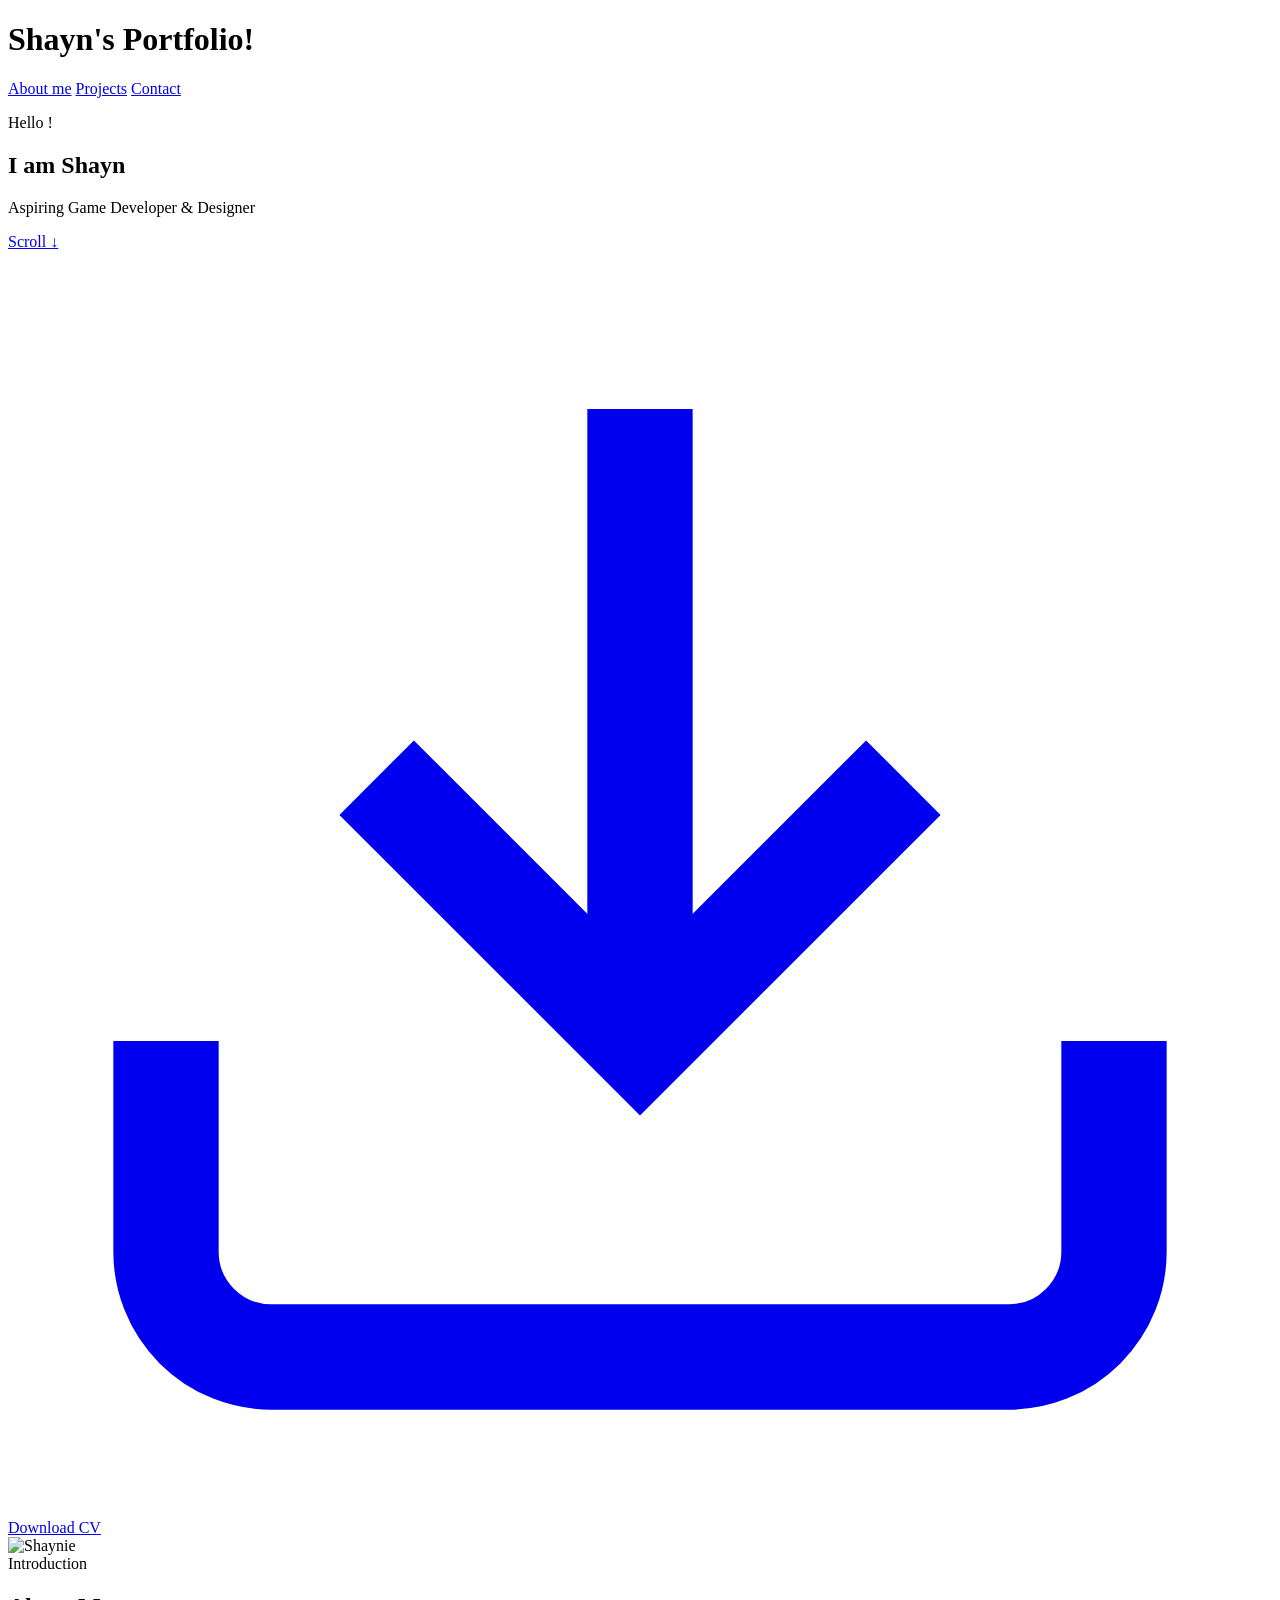
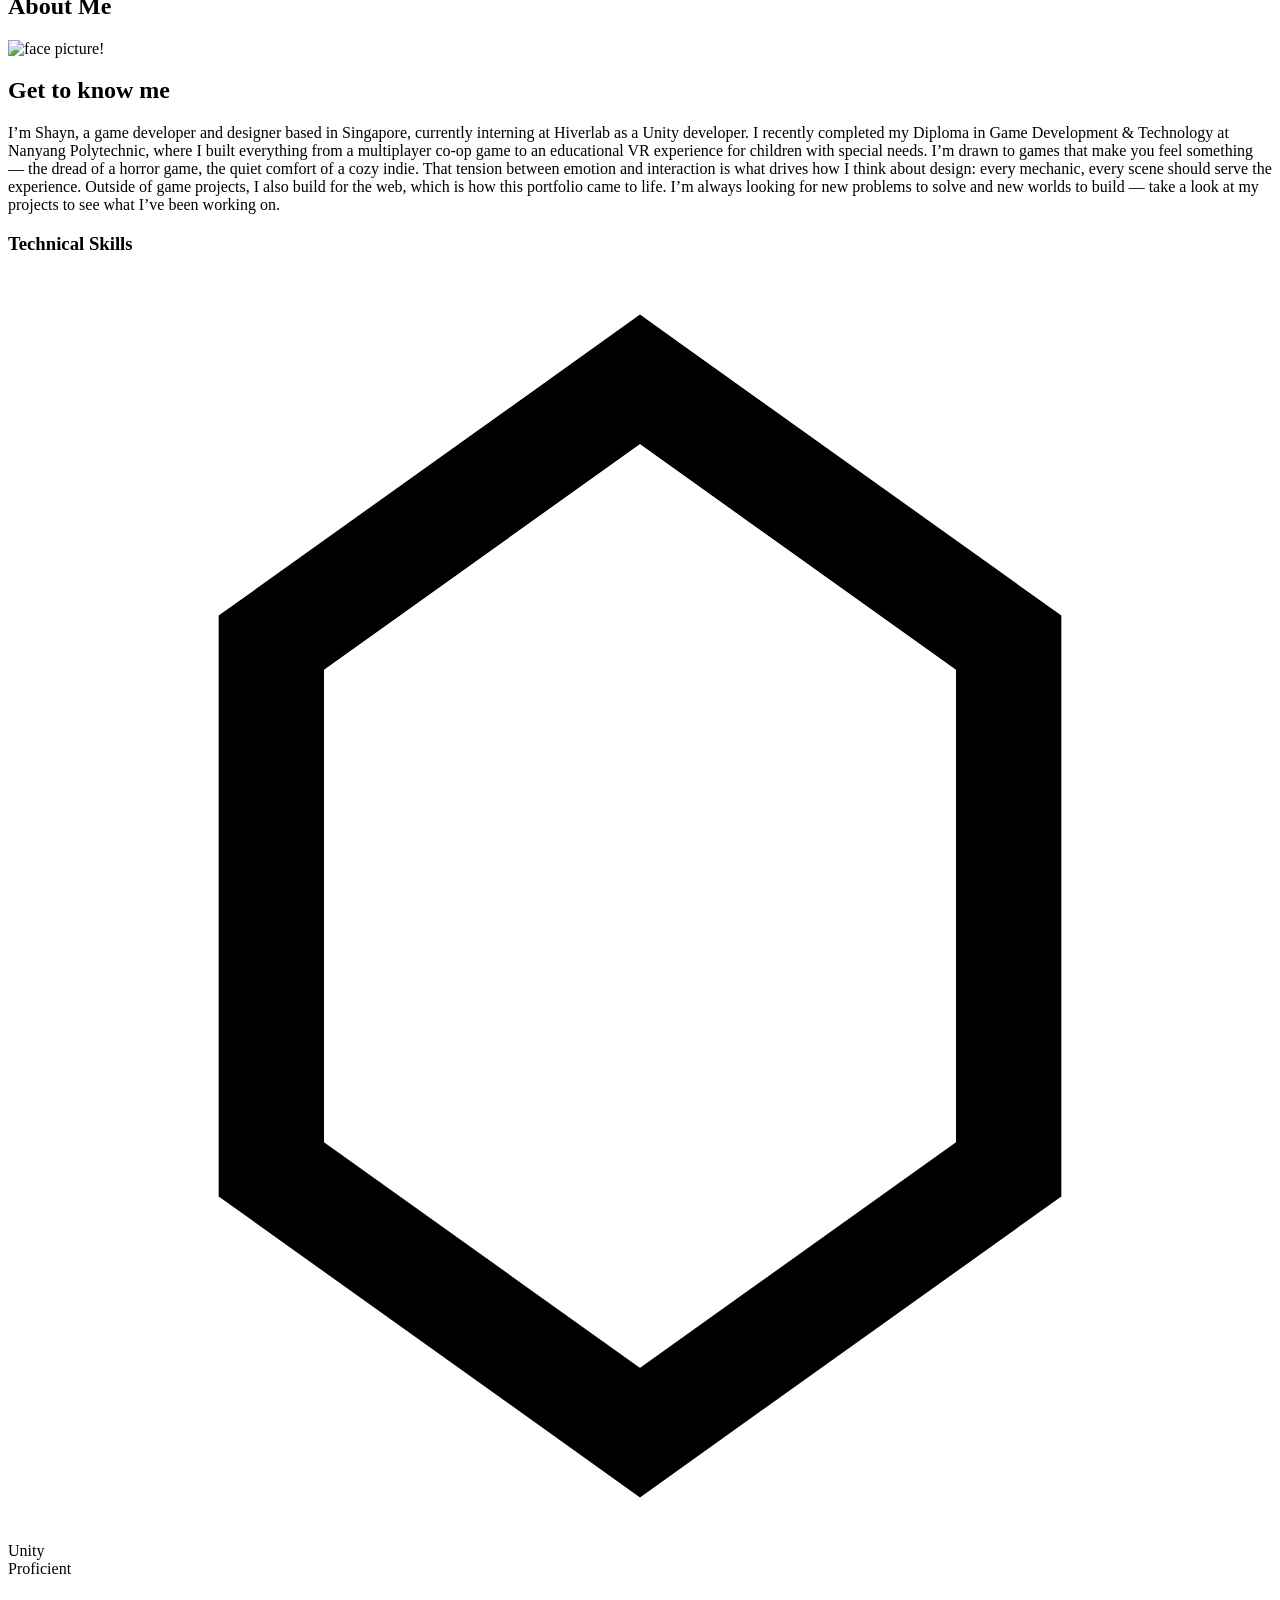
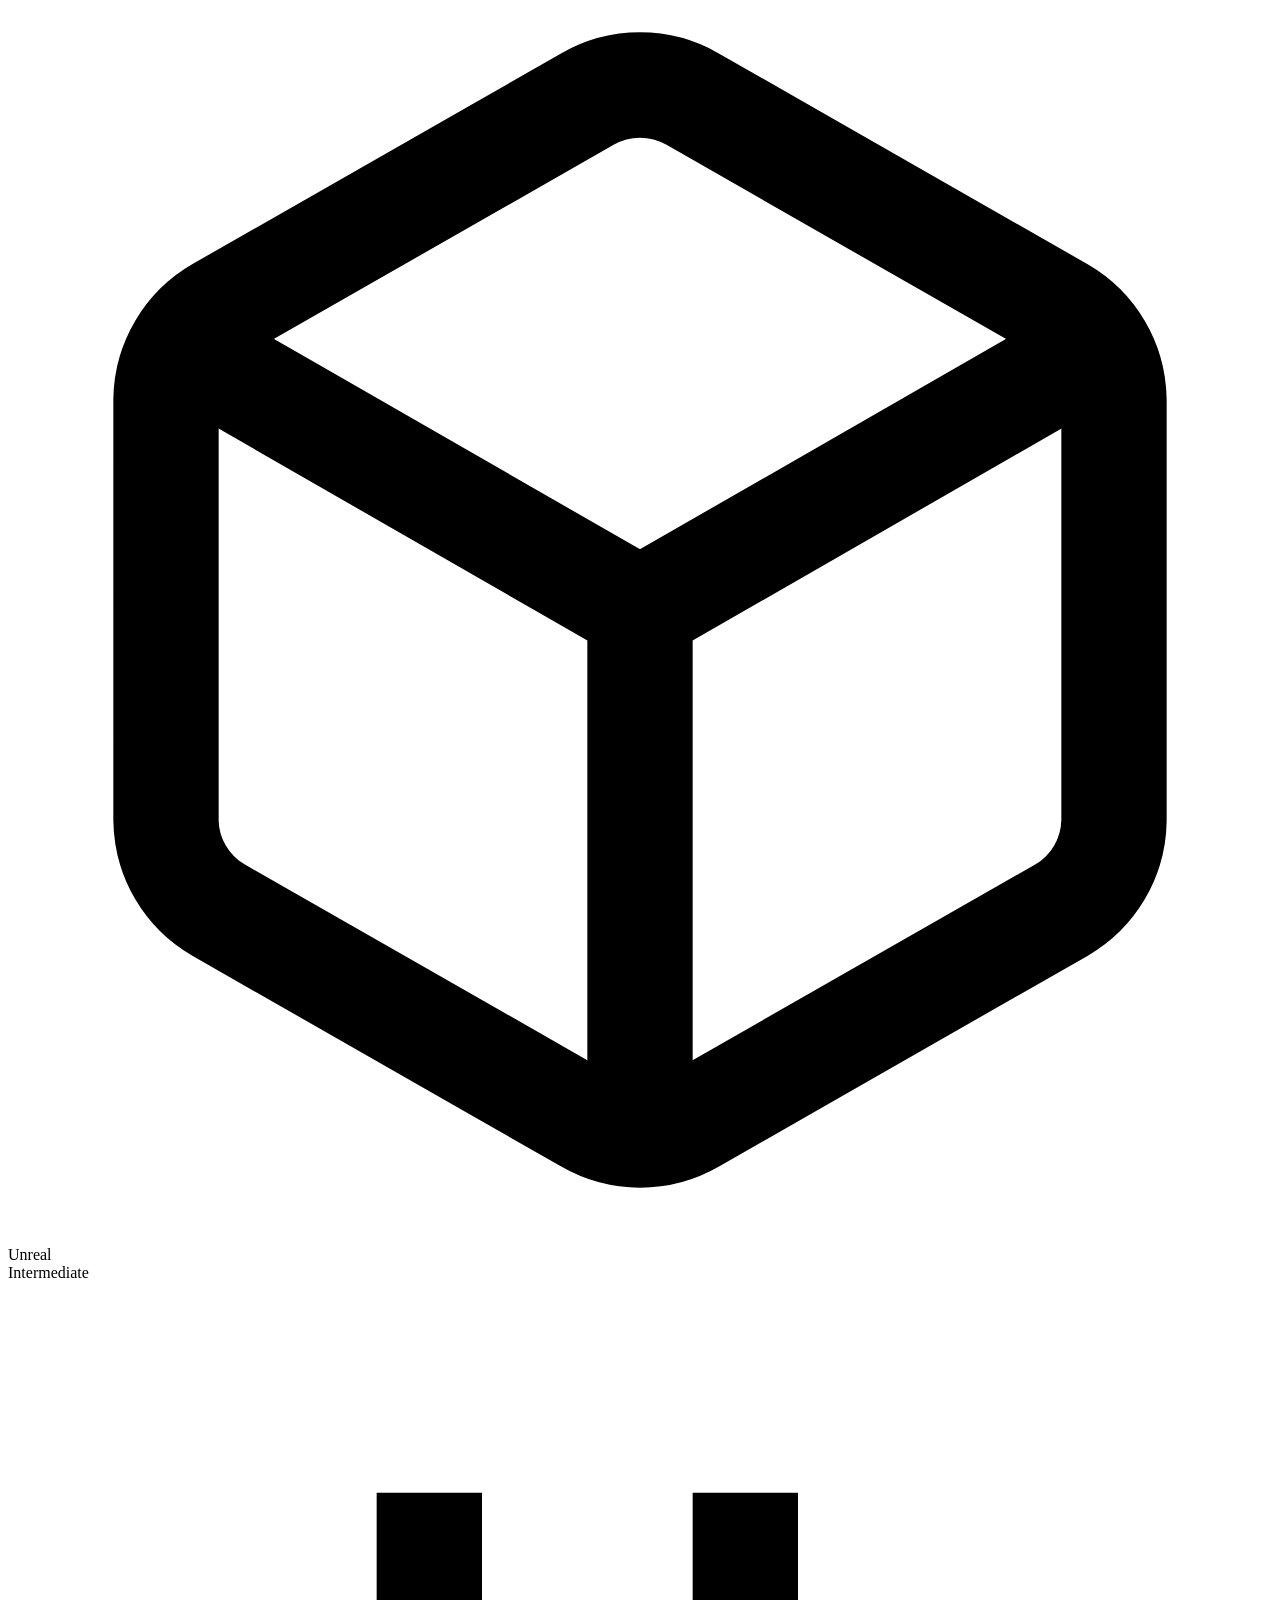
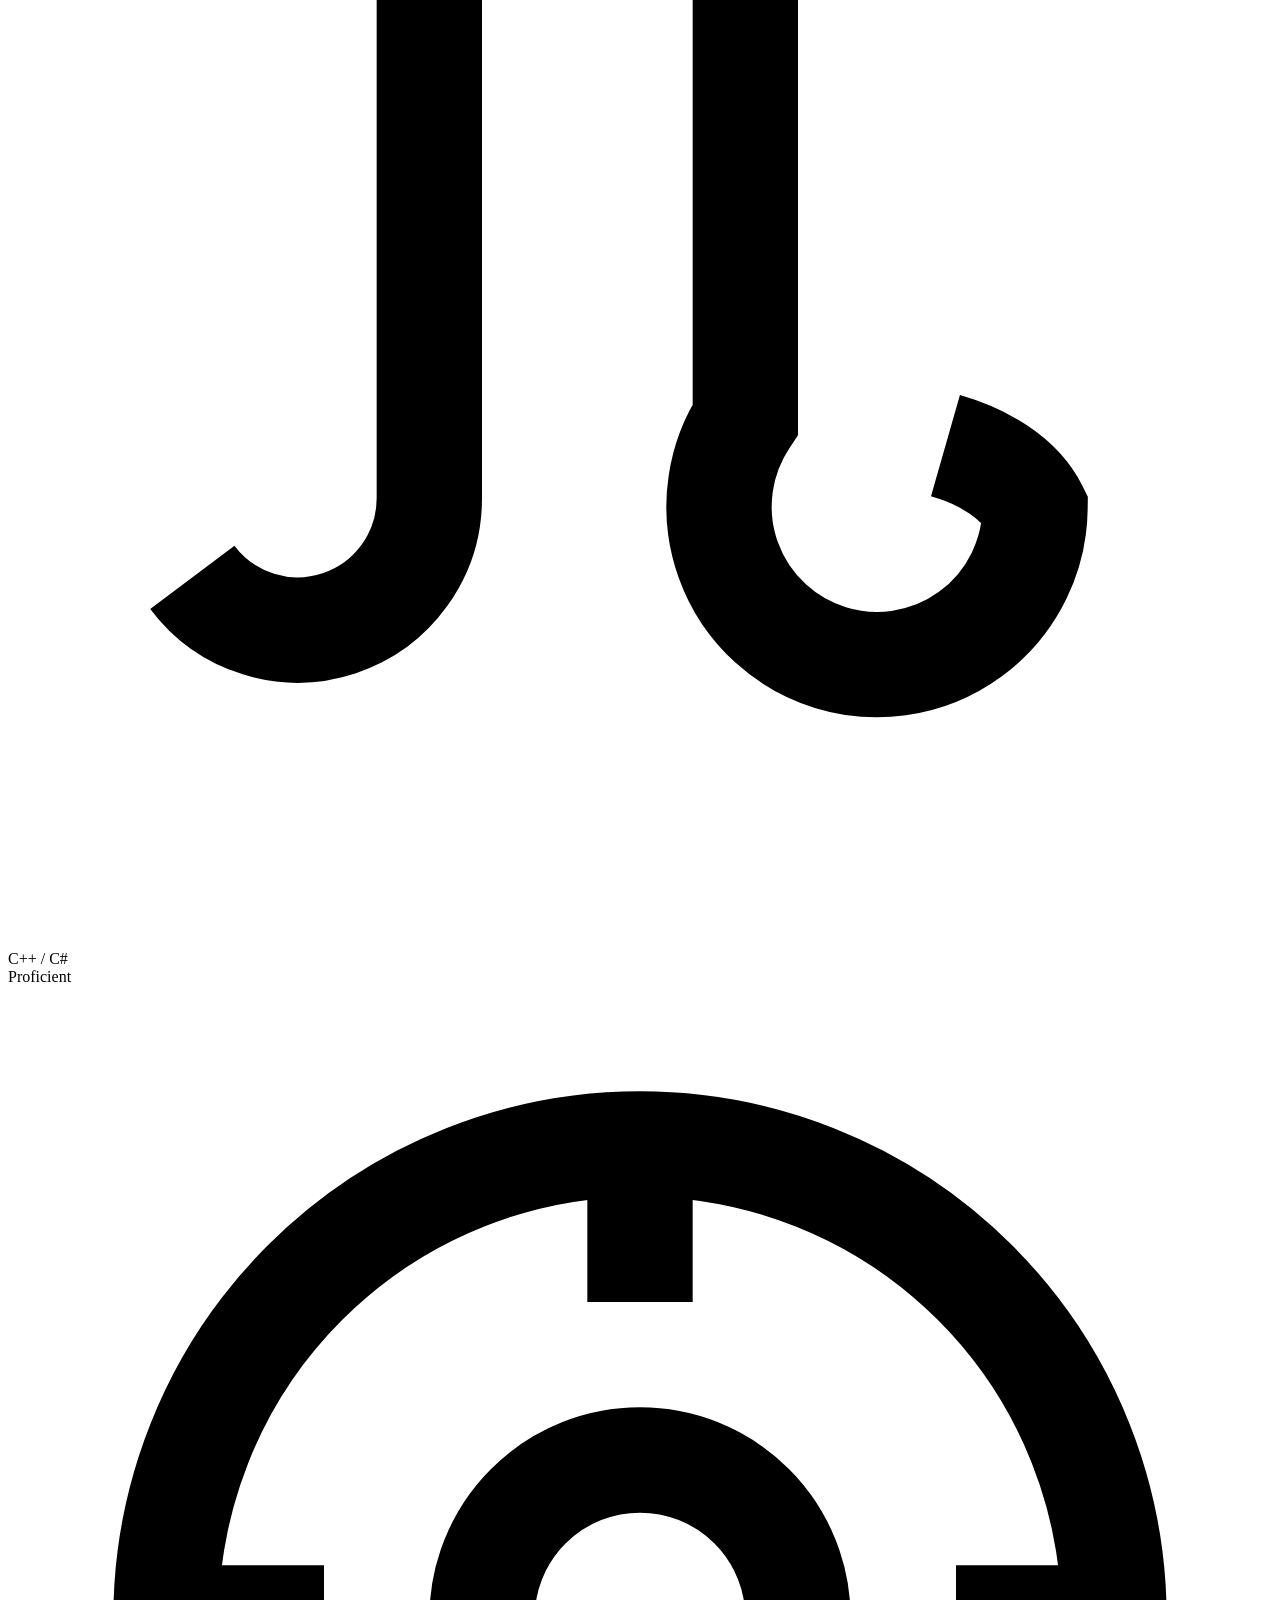
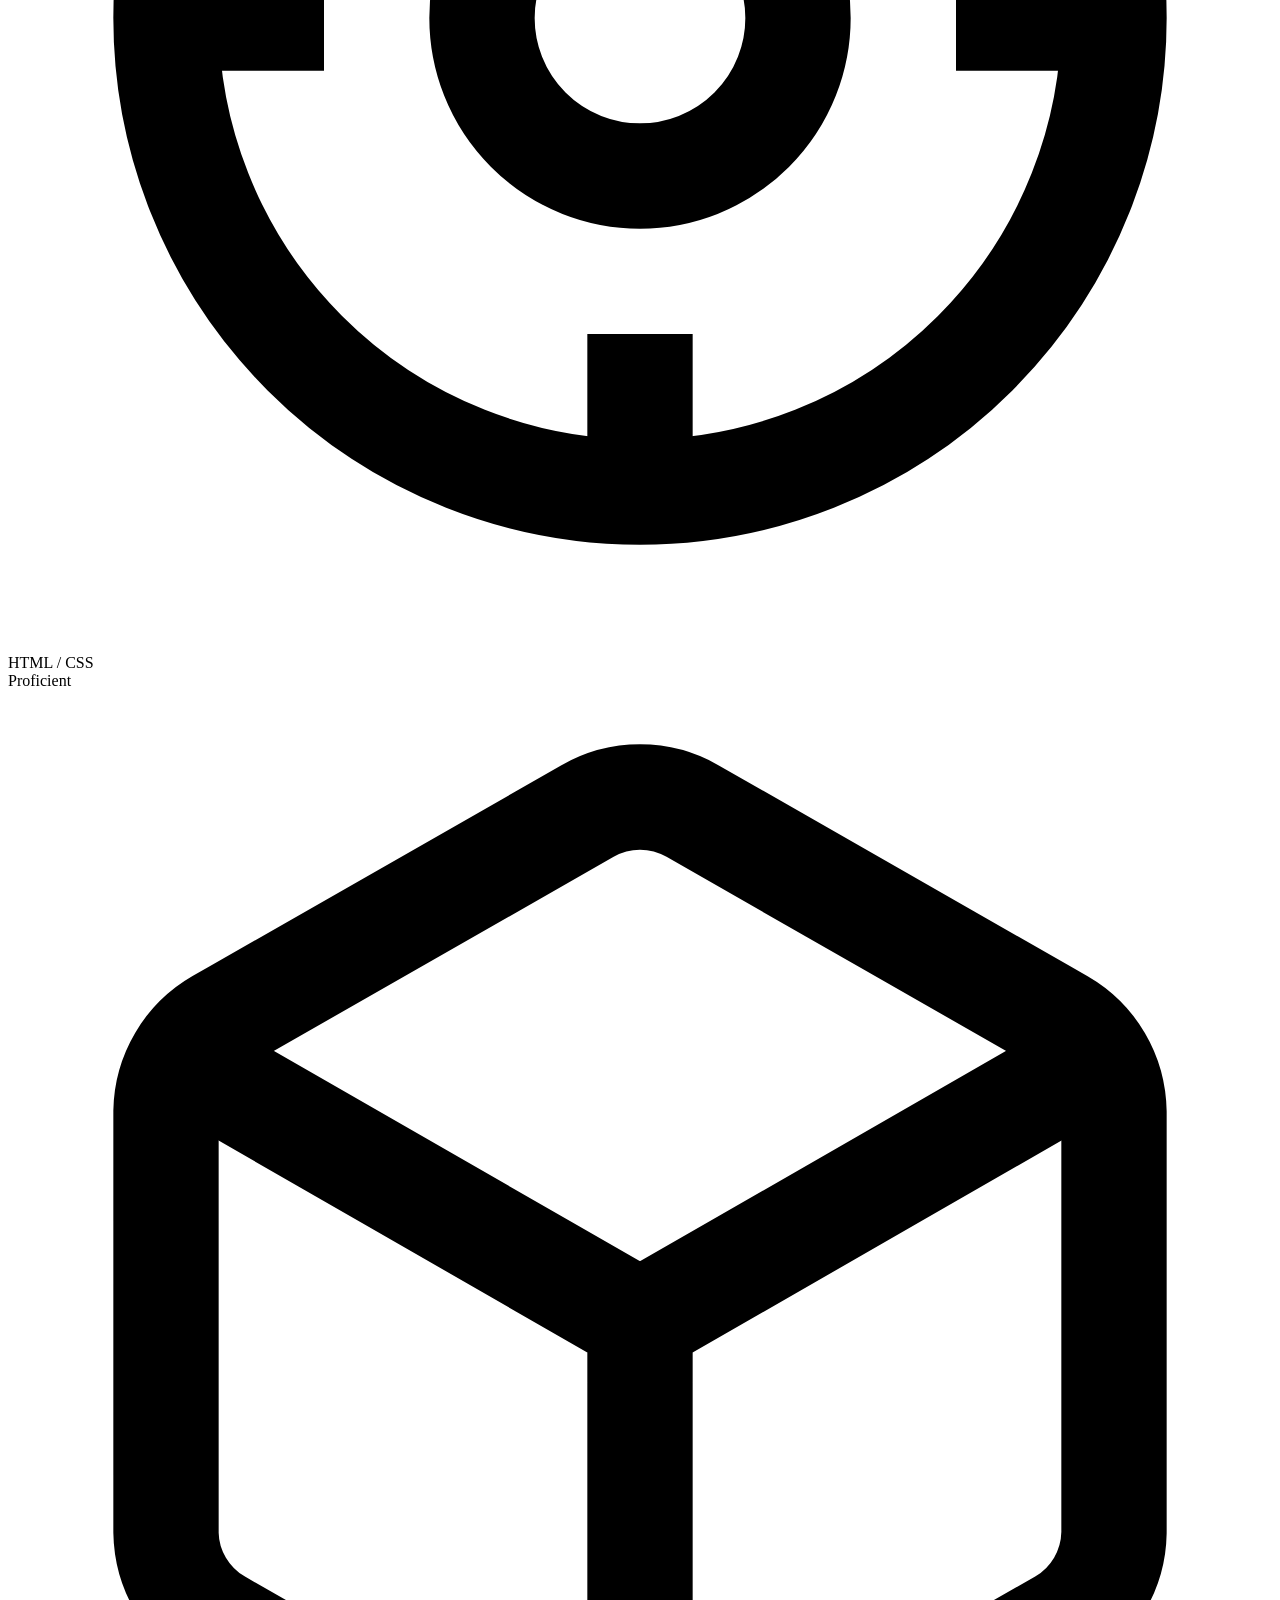
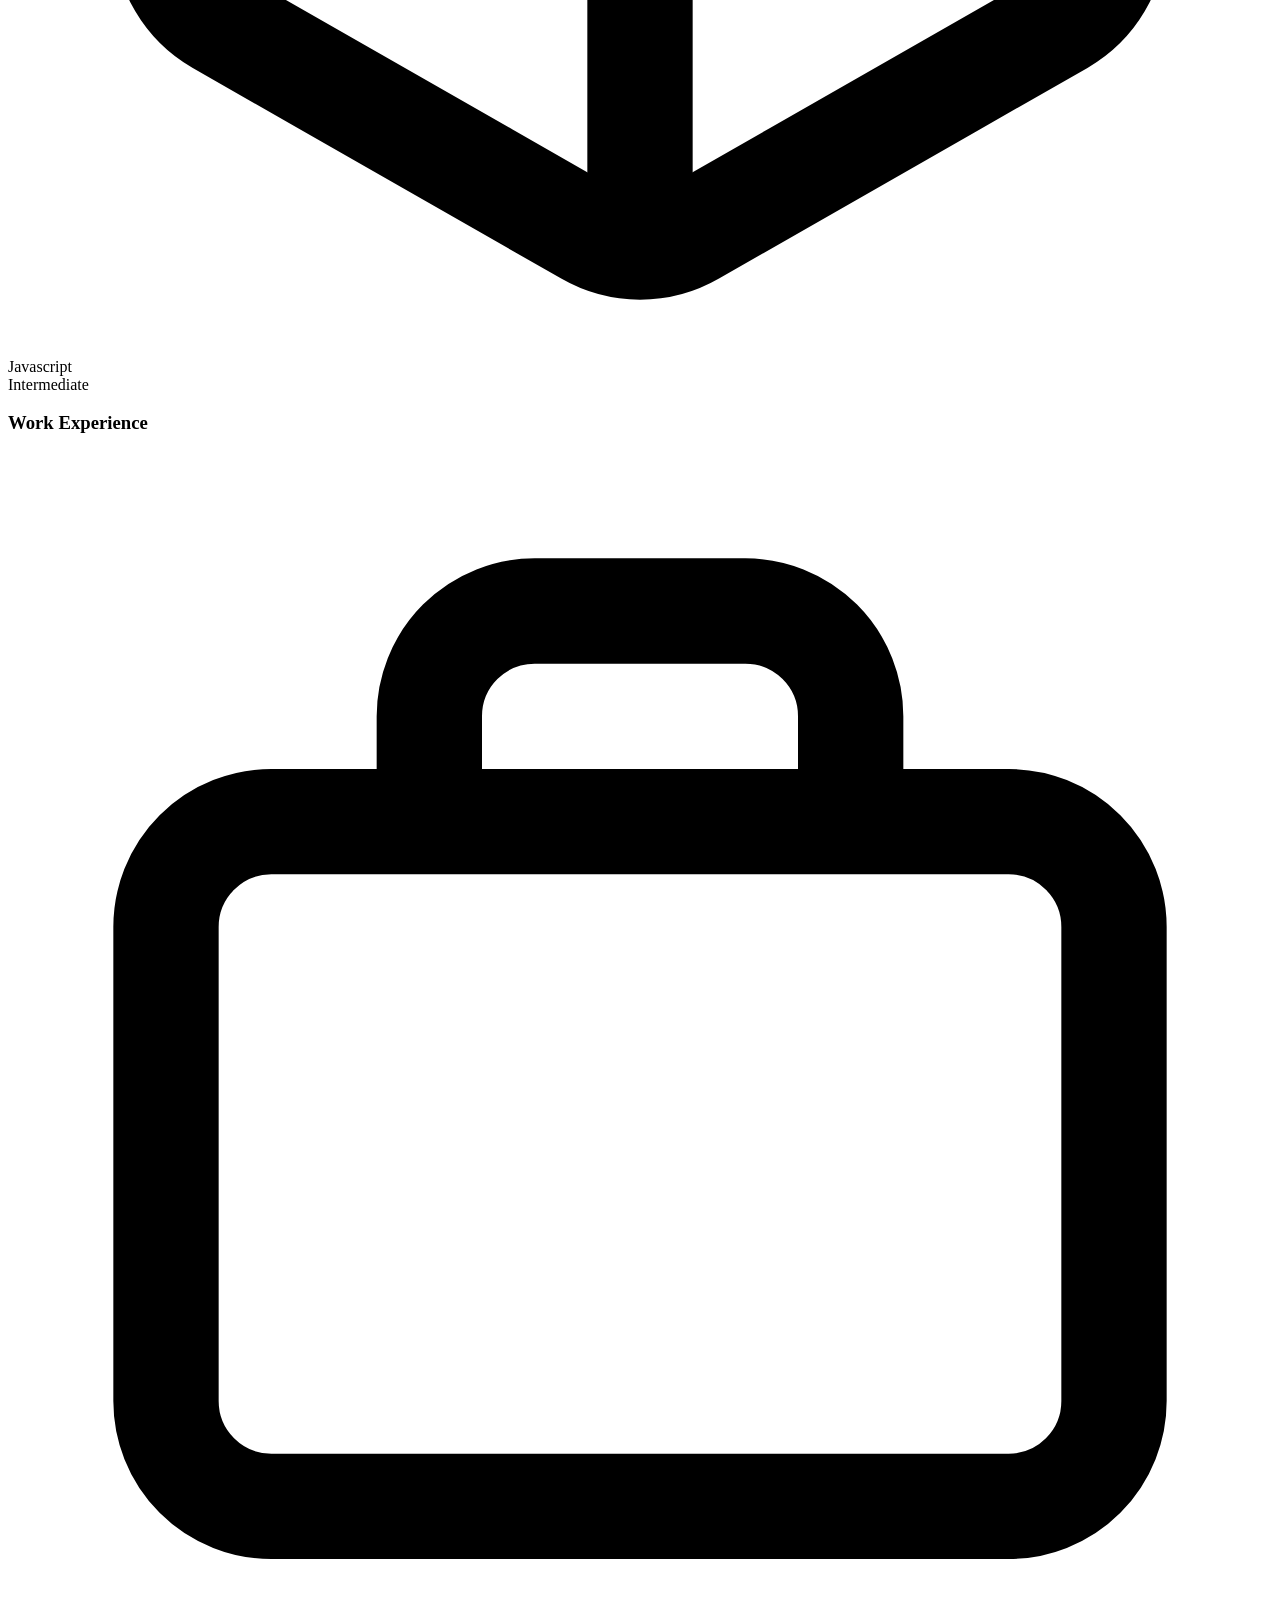
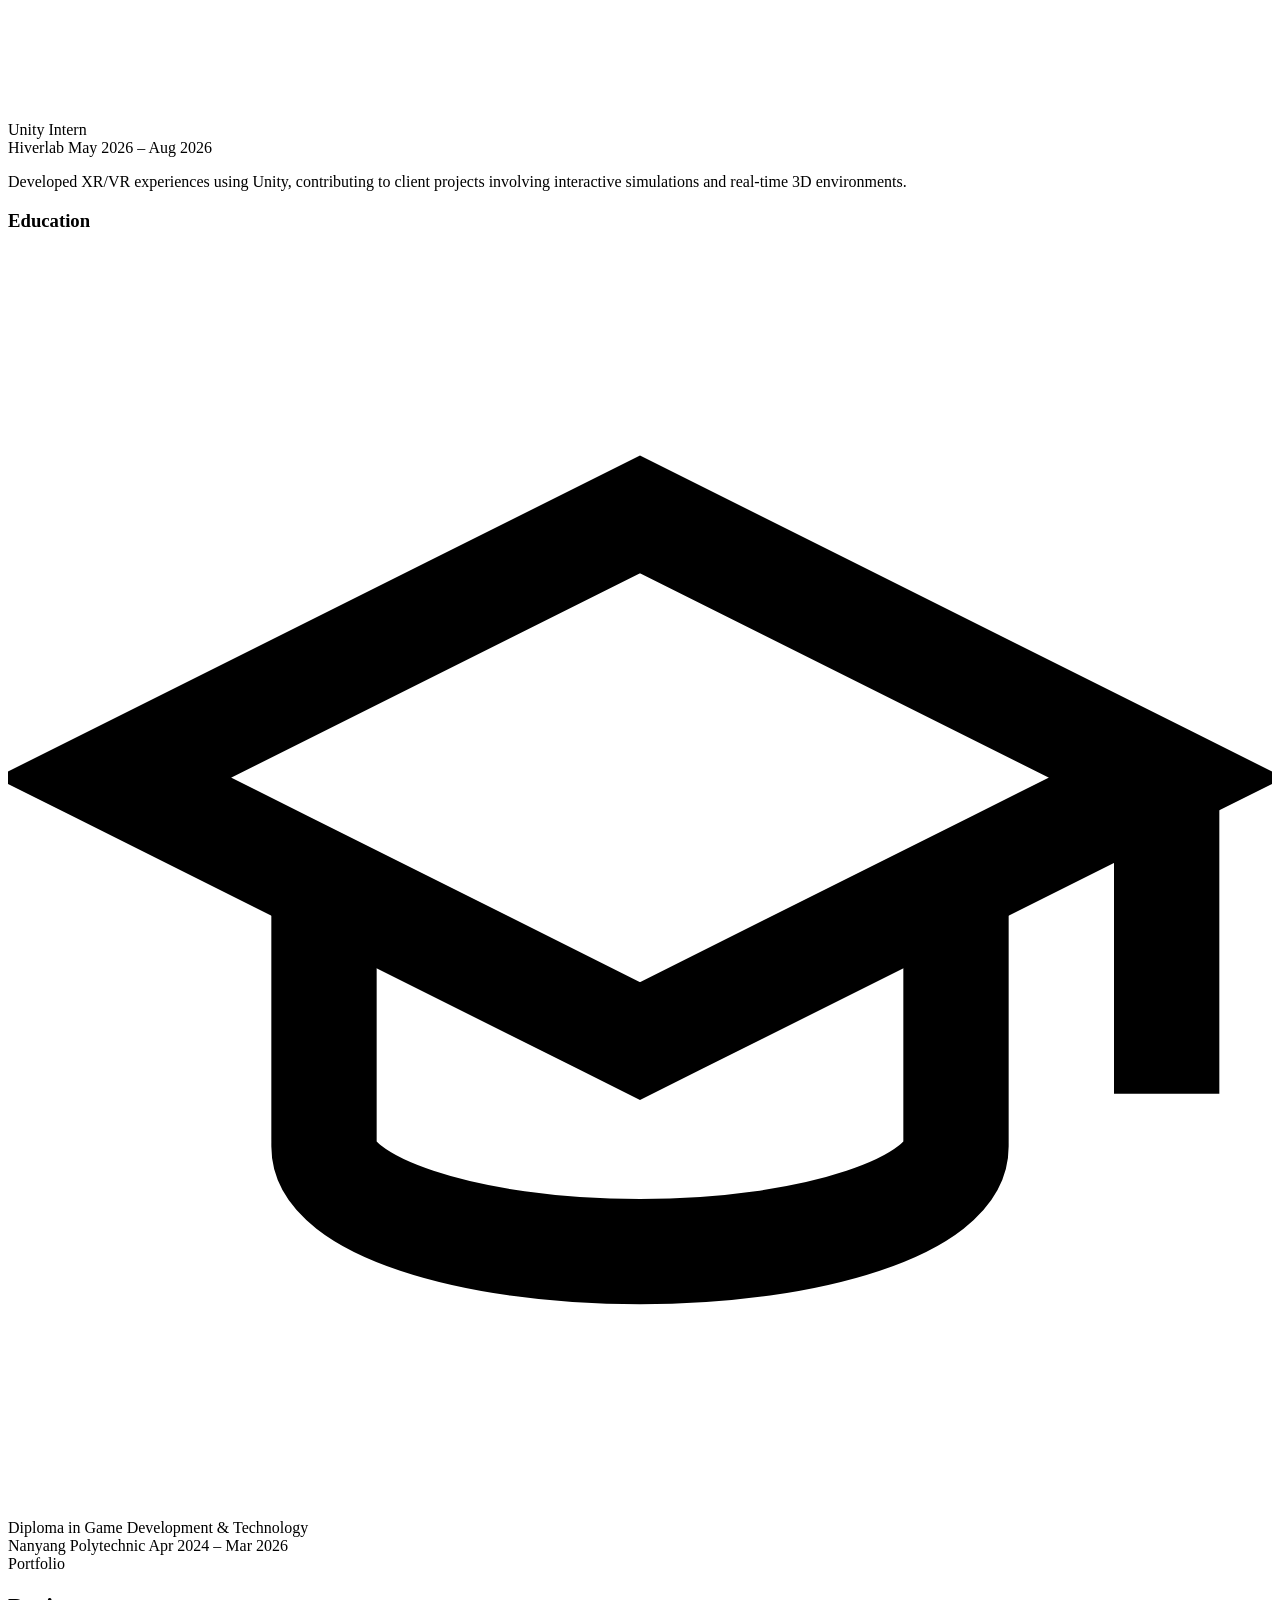
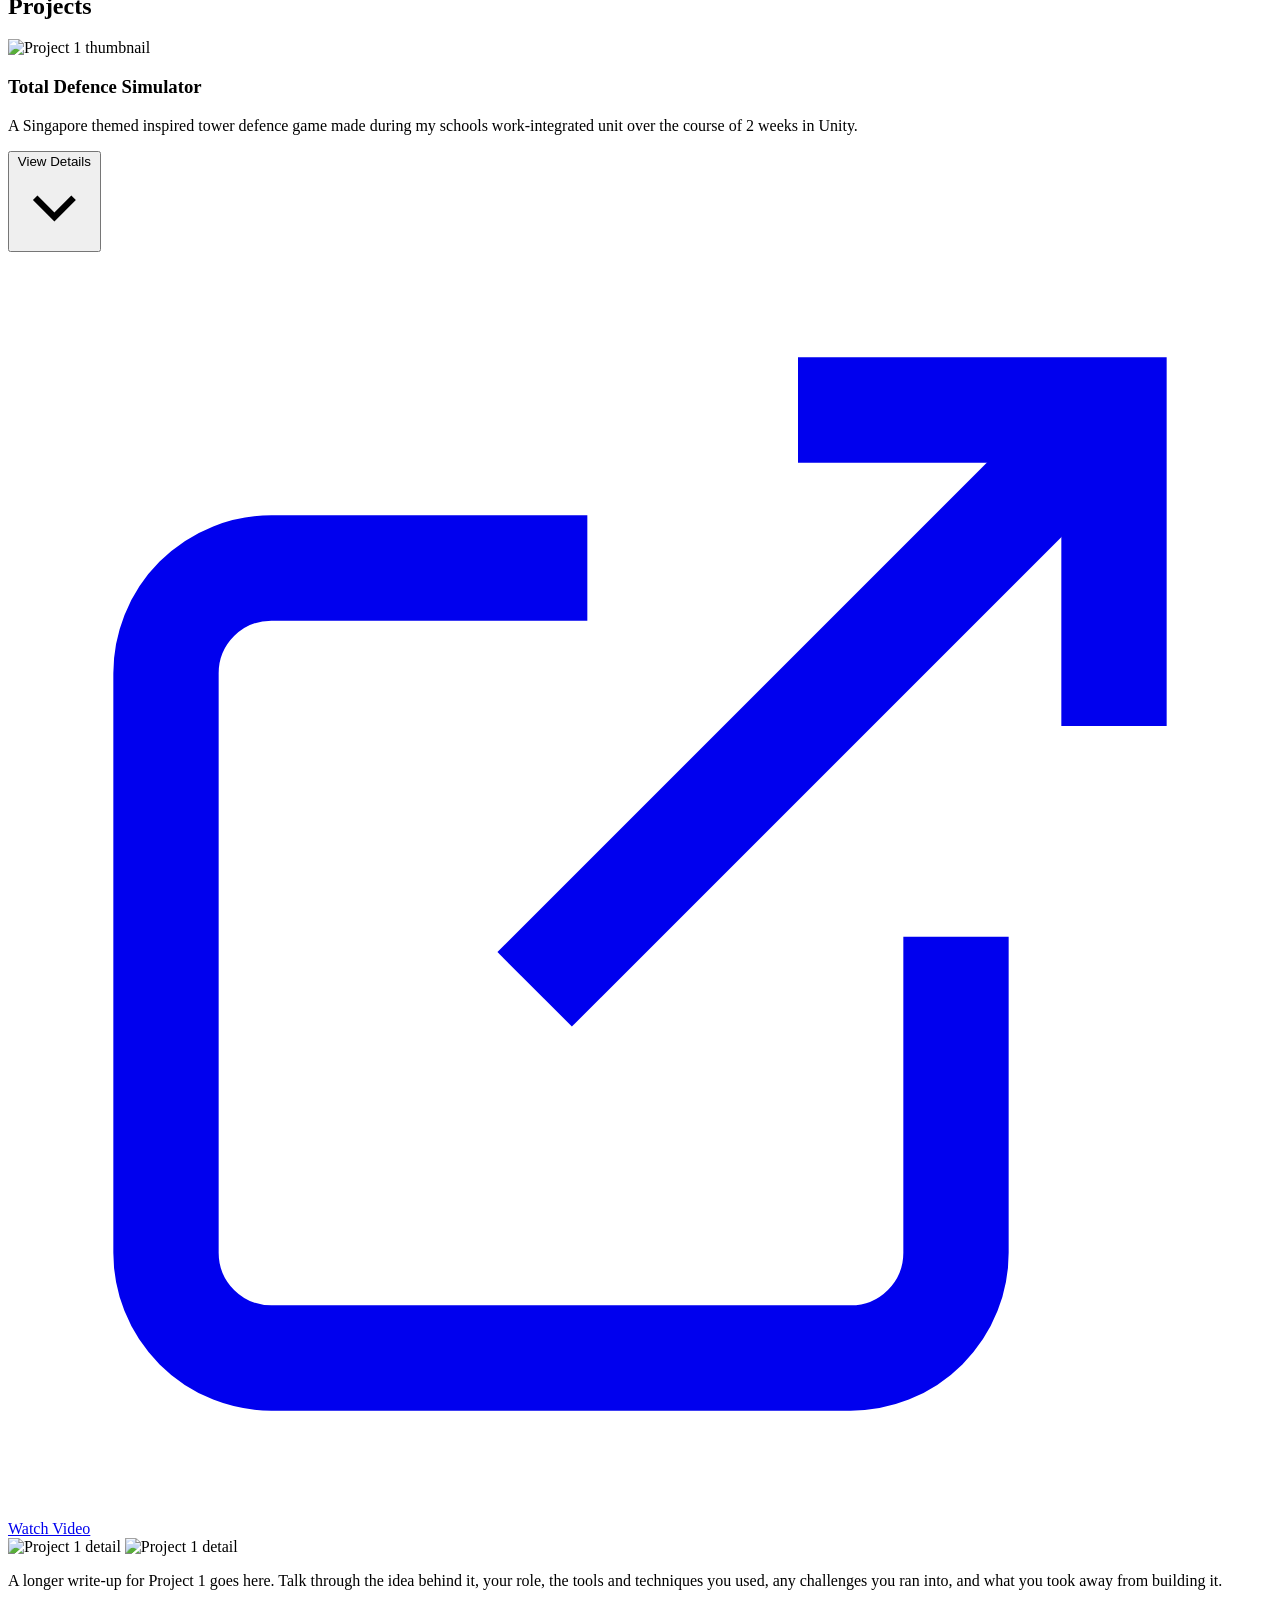
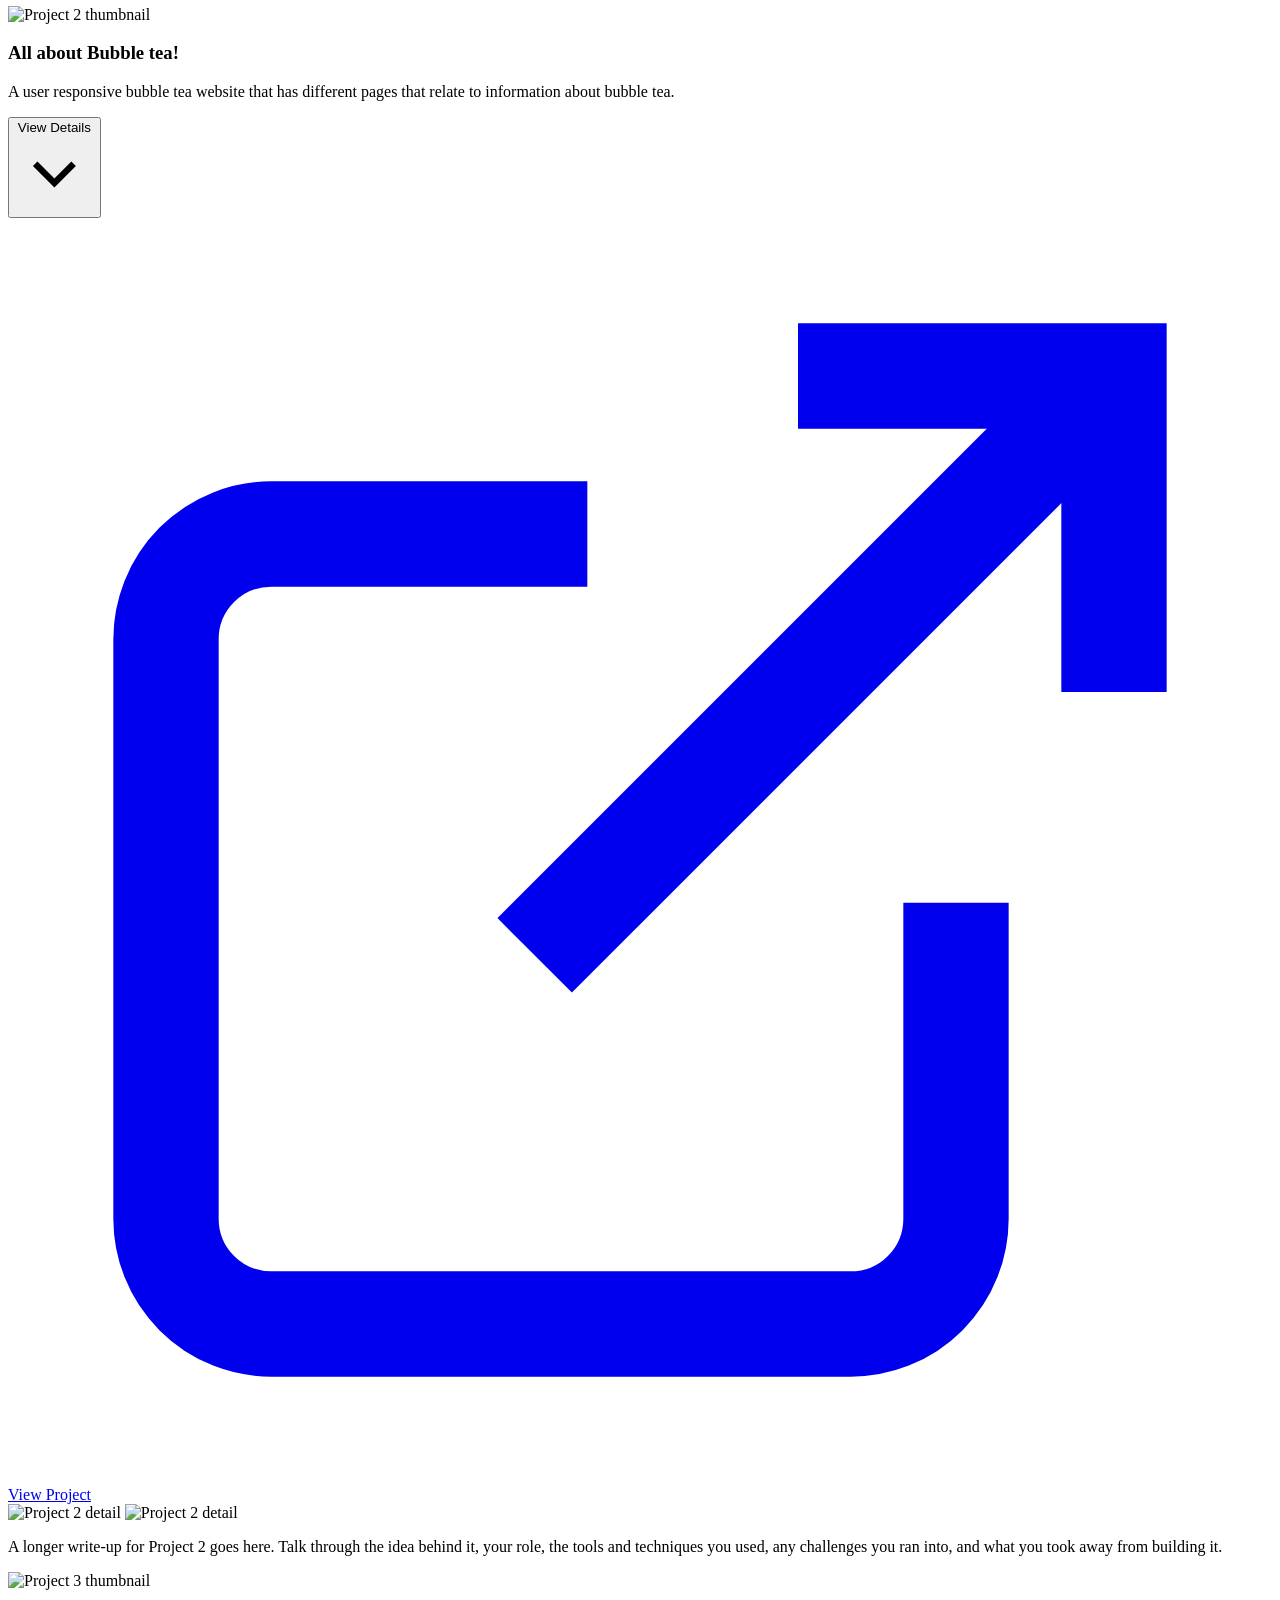
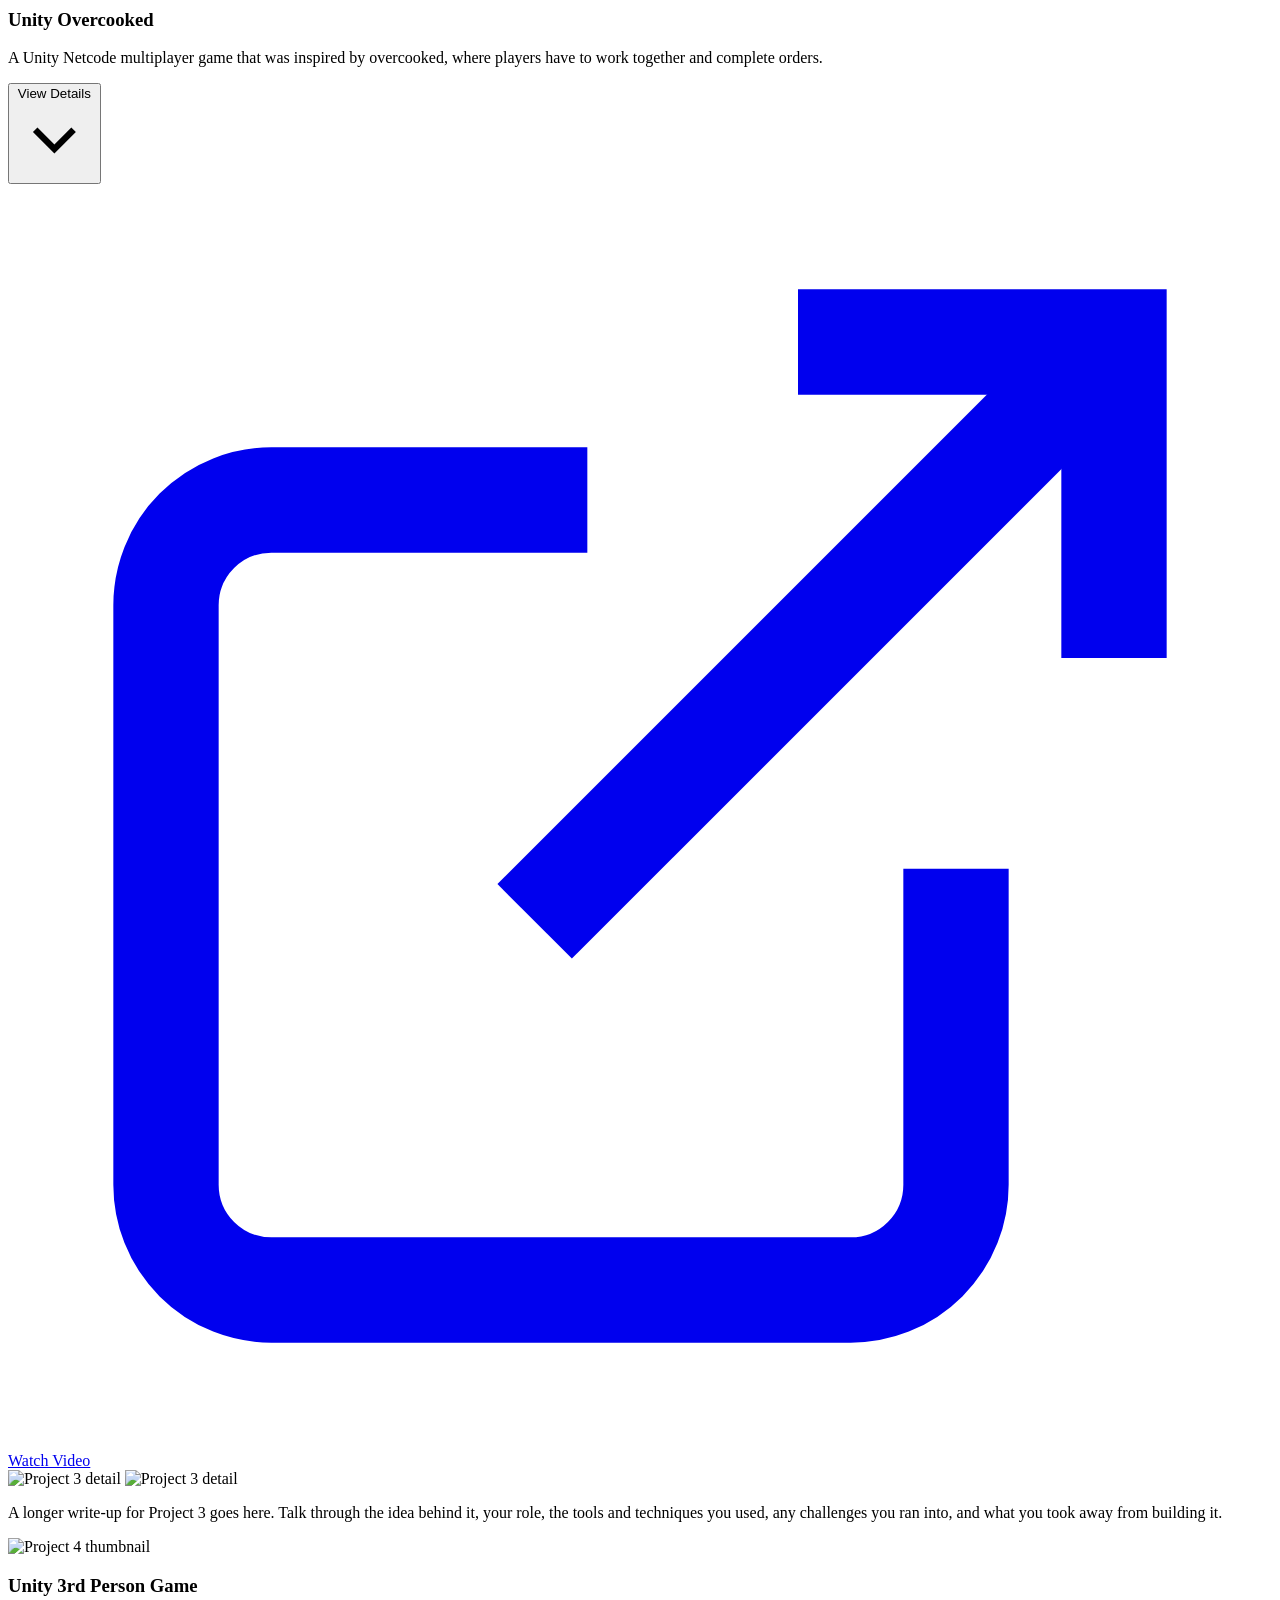
==== index.html @ fb45e66c "first push" ====
<!DOCTYPE html>
<html lang = en>
    <head>
        <title> shayn's portfolio </title>
        <meta charset="utf-8">
        <meta name="viewport" content="width=device-width, initial-scale=1.0">
        <link rel="stylesheet" href="https://cdn.jsdelivr.net/npm/@fortawesome/fontawesome-free@6.6.0/css/fontawesome.min.css" integrity="sha384-NvKbDTEnL+A8F/AA5Tc5kmMLSJHUO868P+lDtTpJIeQdGYaUIuLr4lVGOEA1OcMy" crossorigin="anonymous">
        <link href="css/style.css" type="text/css" rel="stylesheet">
    </head>

    <body>
        <div class = "top-bar">
            <header>
                
                <h1> Shayn's Portfolio!</h1>
                
            </header>
            <nav>
                <a href="#about"> About me</a>

                <a href="#projects"> Projects</a>

                <a href="#contact"> Contact</a>
            </nav> 
        </div>   
        <main class="welcome">

        <section class = "hero">
            <div class = "hero-content">
                <p class = "hero-greeting">Hello !</p>
                <h1 class = "hero-name">I am Shayn</h1>
                <p class = "hero-tagline">Aspiring Game Developer &amp; Designer</p>
                <div class="hero-actions">
                    <a href="#about" class = "hero-scroll">Scroll <span>↓</span></a>
                    <a href="Files/Shayn_CV.pdf" download class="cv-download-btn">
                        <svg viewBox="0 0 24 24" fill="none" stroke="currentColor" stroke-width="2"><path d="M21 15v4a2 2 0 0 1-2 2H5a2 2 0 0 1-2-2v-4"/><polyline points="7 10 12 15 17 10"/><line x1="12" y1="15" x2="12" y2="3"/></svg>
                        Download CV
                    </a>
                </div>
            </div>
            <div class = "hero-visual">
                <div class = "hero-rings"></div>
                <div class = "hero-blob"></div>
                <img src="Images/facepic.jpg" alt="Shaynie" class = "hero-photo">
            </div>
        </section>

        <div class = "section-heading" id="about">
            <span class = "section-eyebrow">Introduction</span>
            <h2>About Me</h2>
        </div>

        <div class = "index-layout-wrapper">
            <div class = "index-container">
                <div class = "slider-wrapper">
                    <div class = "slider">
                        <img id = "slide-1" src="Images/facepic.jpg" alt = "face picture!">
                    
                    </div>
                   
                </div>
            </div> 
            <article class = "index-article">
                <h2>Get to know me</h2>
                <p>
                    I’m Shayn, a game developer and designer based in Singapore, currently interning at Hiverlab as a Unity developer. I recently completed my Diploma in Game Development & Technology at Nanyang Polytechnic, where I built everything from a multiplayer co-op game to an educational VR experience for children with special needs.
                    I’m drawn to games that make you feel something — the dread of a horror game, the quiet comfort of a cozy indie. That tension between emotion and interaction is what drives how I think about design: every mechanic, every scene should serve the experience.
                    Outside of game projects, I also build for the web, which is how this portfolio came to life. I’m always looking for new problems to solve and new worlds to build — take a look at my projects to see what I’ve been working on.
                </p>
            </article>
        </div>
        <section class = "skills">
                <div class = "skills-extra">
                    <div class = "bar-skills">
                        <h3>Technical Skills</h3>

                        <div class = "bar-skill" data-pct="80">
                            <div class = "bar-skill-top">
                                <div class = "bar-skill-left">
                                    <div class = "bar-icon">
                                        <svg viewBox="0 0 24 24" fill="none" stroke="currentColor" stroke-width="2"><polygon points="12 2 19 7 19 17 12 22 5 17 5 7"/></svg>
                                    </div>
                                    <span>Unity</span>
                                </div>
                                <span class = "bar-label bar-label--proficient">Proficient</span>
                            </div>
                            <div class = "bar-track"><div class = "bar-fill"></div></div>
                        </div>
                        <div class = "bar-skill" data-pct="60">
                            <div class = "bar-skill-top">
                                <div class = "bar-skill-left">
                                    <div class = "bar-icon">
                                        <svg viewBox="0 0 24 24" fill="none" stroke="currentColor" stroke-width="2"><path d="M21 16V8a2 2 0 0 0-1-1.7l-7-4a2 2 0 0 0-2 0l-7 4A2 2 0 0 0 3 8v8a2 2 0 0 0 1 1.7l7 4a2 2 0 0 0 2 0l7-4A2 2 0 0 0 21 16Z"/><path d="M3.3 7 12 12l8.7-5M12 22V12"/></svg>
                                    </div>
                                    <span>Unreal</span>
                                </div>
                                <span class = "bar-label bar-label--intermediate">Intermediate</span>
                            </div>
                            <div class = "bar-track"><div class = "bar-fill"></div></div>
                        </div>
                        <div class = "bar-skill" data-pct="70">
                            <div class = "bar-skill-top">
                                <div class = "bar-skill-left">
                                    <div class = "bar-icon">
                                        <svg viewBox="0 0 24 24" fill="none" stroke="currentColor" stroke-width="2"><path d="M8 4v11.5a2.5 2.5 0 0 1-4.5 1.5"/><path d="M14 4v10a3 3 0 1 0 5.5 1.7c-.3-.6-1-1-1.7-1.2"/></svg>
                                    </div>
                                    <span>C++ / C#</span>
                                </div>
                                <span class = "bar-label bar-label--proficient">Proficient</span>
                            </div>
                            <div class = "bar-track"><div class = "bar-fill"></div></div>
                        </div>

                        <div class = "bar-skill" data-pct="75">
                            <div class = "bar-skill-top">
                                <div class = "bar-skill-left">
                                    <div class = "bar-icon">
                                        <svg viewBox="0 0 24 24" fill="none" stroke="currentColor" stroke-width="2"><circle cx="12" cy="12" r="9"/><circle cx="12" cy="12" r="3"/><path d="M12 3v3M12 18v3M3 12h3M18 12h3"/></svg>
                                    </div>
                                    <span>HTML / CSS</span>
                                </div>
                                <span class = "bar-label bar-label--proficient">Proficient</span>
                            </div>
                            <div class = "bar-track"><div class = "bar-fill"></div></div>
                        </div>

                        <div class = "bar-skill" data-pct="60">
                            <div class = "bar-skill-top">
                                <div class = "bar-skill-left">
                                    <div class = "bar-icon">
                                        <svg viewBox="0 0 24 24" fill="none" stroke="currentColor" stroke-width="2"><path d="M21 16V8a2 2 0 0 0-1-1.7l-7-4a2 2 0 0 0-2 0l-7 4A2 2 0 0 0 3 8v8a2 2 0 0 0 1 1.7l7 4a2 2 0 0 0 2 0l7-4A2 2 0 0 0 21 16Z"/><path d="M3.3 7 12 12l8.7-5M12 22V12"/></svg>
                                    </div>
                                    <span>Javascript</span>
                                </div>
                                <span class = "bar-label bar-label--intermediate">Intermediate</span>
                            </div>
                            <div class = "bar-track"><div class = "bar-fill"></div></div>
                        </div>
                    </div>

                    <div class = "exp-cards">
                        <h3>Work Experience</h3>

                        <div class = "exp-card">
                            <div class = "exp-icon">
                                <svg viewBox="0 0 24 24" fill="none" stroke="currentColor" stroke-width="2"><rect x="3" y="7" width="18" height="13" rx="2"/><path d="M8 7V5a2 2 0 0 1 2-2h4a2 2 0 0 1 2 2v2"/></svg>
                            </div>
                            <div>
                                <div class = "exp-role">Unity Intern</div>
                                <div class = "exp-meta">
                                    <span>Hiverlab</span>
                                    <span>May 2026 – Aug 2026</span>
                                </div>
                                <p class="exp-desc">Developed XR/VR experiences using Unity, contributing to client projects involving interactive simulations and real-time 3D environments.</p>
                            </div>
                        </div>
                        <h3 class = "exp-subheading">Education</h3>

                        <div class = "exp-card">
                            <div class = "exp-icon">
                                <svg viewBox="0 0 24 24" fill="none" stroke="currentColor" stroke-width="2"><path d="M22 10 12 5 2 10l10 5 10-5Z"/><path d="M6 12v5c0 1.1 2.7 2 6 2s6-.9 6-2v-5"/><path d="M22 10v6"/></svg>
                            </div>
                            <div>
                                <div class = "exp-role">Diploma in Game Development & Technology</div>
                                <div class = "exp-meta">
                                    <span>Nanyang Polytechnic</span>
                                    <span>Apr 2024 – Mar 2026</span>
                                </div>
                            </div>
                        </div>
                    </div>
                </div>

            </section>
            <div class = "section-heading" id="projects">
                <span class = "section-eyebrow">Portfolio</span>
                <h2>Projects</h2>
            </div>
            <div class = "cardcontainer">
                <div class = "card">
                    <img src="Images/TDS_tileSelection.png" alt="Project 1 thumbnail">
                    <div class = "card-content">
                        <h3>Total Defence Simulator</h3>
                        <p>A Singapore themed inspired tower defence game made during my schools work-integrated unit over the course of 2 weeks in Unity.</p>
                        <div class="card-actions">
                            <button class = "project-toggle" aria-expanded="false">
                                <span>View Details</span>
                                <svg class = "project-toggle-icon" viewBox="0 0 24 24" fill="none" stroke="currentColor" stroke-width="2"><polyline points="6 9 12 15 18 9"/></svg>
                            </button>
                            <a href="https://youtu.be/3BmdpsL5Wcc" target="_blank" rel="noopener noreferrer" class="project-link">
                                <svg viewBox="0 0 24 24" fill="none" stroke="currentColor" stroke-width="2"><path d="M18 13v6a2 2 0 0 1-2 2H5a2 2 0 0 1-2-2V8a2 2 0 0 1 2-2h6"/><polyline points="15 3 21 3 21 9"/><line x1="10" y1="14" x2="21" y2="3"/></svg>
                                Watch Video
                            </a>
                        </div>
                        <div class = "project-details">
                            <div class = "project-details-inner">
                                <div class = "project-detail-images">
                                    <img src="Images/TDS_power.png" alt="Project 1 detail">
                                    <img src="Images/TDS_levelSelect.png" alt="Project 1 detail">
                                </div>
                                <p>A longer write-up for Project 1 goes here. Talk through the idea behind it, your role, the tools and techniques you used, any challenges you ran into, and what you took away from building it.</p>
                            </div>
                        </div>
                    </div>
                </div>
                <div class = "card">
                    <img src="Images/BBT_MainMenu.png" alt="Project 2 thumbnail">
                    <div class = "card-content">
                        <h3>All about Bubble tea!</h3>
                        <p>A user responsive bubble tea website that has different pages that relate to information about bubble tea.</p>
                        <div class="card-actions">
                            <button class = "project-toggle" aria-expanded="false">
                                <span>View Details</span>
                                <svg class = "project-toggle-icon" viewBox="0 0 24 24" fill="none" stroke="currentColor" stroke-width="2"><polyline points="6 9 12 15 18 9"/></svg>
                            </button>
                            <a href="https://your-link-here.com" target="_blank" rel="noopener noreferrer" class="project-link">
                                <svg viewBox="0 0 24 24" fill="none" stroke="currentColor" stroke-width="2"><path d="M18 13v6a2 2 0 0 1-2 2H5a2 2 0 0 1-2-2V8a2 2 0 0 1 2-2h6"/><polyline points="15 3 21 3 21 9"/><line x1="10" y1="14" x2="21" y2="3"/></svg>
                                View Project
                            </a>
                        </div>
                        <div class = "project-details">
                            <div class = "project-details-inner">
                                <div class = "project-detail-images">
                                    <img src="Images/BBT_Carousel.png" alt="Project 2 detail">
                                    <img src="Images/BBT_Game.png" alt="Project 2 detail">
                                </div>
                                <p>A longer write-up for Project 2 goes here. Talk through the idea behind it, your role, the tools and techniques you used, any challenges you ran into, and what you took away from building it.</p>
                            </div>
                        </div>
                    </div>
                </div>
                <div class = "card">
                    <img src="Images/OC_Assembly.png" alt="Project 3 thumbnail">
                    <div class = "card-content">
                        <h3>Unity Overcooked</h3>
                        <p>A Unity Netcode multiplayer game that was inspired by overcooked, where players have to work together and complete orders.</p>
                        <div class="card-actions">
                            <button class = "project-toggle" aria-expanded="false">
                                <span>View Details</span>
                                <svg class = "project-toggle-icon" viewBox="0 0 24 24" fill="none" stroke="currentColor" stroke-width="2"><polyline points="6 9 12 15 18 9"/></svg>
                            </button>
                            <a href="https://youtu.be/ChOEQbdRXRI" target="_blank" rel="noopener noreferrer" class="project-link">
                                <svg viewBox="0 0 24 24" fill="none" stroke="currentColor" stroke-width="2"><path d="M18 13v6a2 2 0 0 1-2 2H5a2 2 0 0 1-2-2V8a2 2 0 0 1 2-2h6"/><polyline points="15 3 21 3 21 9"/><line x1="10" y1="14" x2="21" y2="3"/></svg>
                                Watch Video
                            </a>
                        </div>
                        <div class = "project-details">
                            <div class = "project-details-inner">
                                <div class = "project-detail-images">
                                    <img src="Images/OC_Assembly.png" alt="Project 3 detail">
                                    <img src="Images/OC_Emote.png" alt="Project 3 detail">
                                </div>
                                <p>A longer write-up for Project 3 goes here. Talk through the idea behind it, your role, the tools and techniques you used, any challenges you ran into, and what you took away from building it.</p>
                            </div>
                        </div>
                    </div>
                </div>
                <div class = "card">
                    <img src="Images/3DAC_Bow.png" alt="Project 4 thumbnail">
                    <div class = "card-content">
                        <h3>Unity 3rd Person Game</h3>
                        <p>A 3D action unity game which makes use of the Unity 3D software and implements unique mechanics to make a fun combat based game</p>
                        <div class="card-actions">
                            <button class = "project-toggle" aria-expanded="false">
                                <span>View Details</span>
                                <svg class = "project-toggle-icon" viewBox="0 0 24 24" fill="none" stroke="currentColor" stroke-width="2"><polyline points="6 9 12 15 18 9"/></svg>
                            </button>
                            <a href="https://youtu.be/96YUA6OwlOc" target="_blank" rel="noopener noreferrer" class="project-link">
                                <svg viewBox="0 0 24 24" fill="none" stroke="currentColor" stroke-width="2"><path d="M18 13v6a2 2 0 0 1-2 2H5a2 2 0 0 1-2-2V8a2 2 0 0 1 2-2h6"/><polyline points="15 3 21 3 21 9"/><line x1="10" y1="14" x2="21" y2="3"/></svg>
                                Watch Video
                            </a>
                        </div>
                        <div class = "project-details">
                            <div class = "project-details-inner">
                                <div class = "project-detail-images">
                                    <img src="Images/3DAC_Idle.png" alt="Project 4 detail">
                                    <img src="Images/3DAC_Climb.png" alt="Project 4 detail">
                                </div>
                                <p>A longer write-up for Project 4 goes here. Talk through the idea behind it, your role, the tools and techniques you used, any challenges you ran into, and what you took away from building it.</p>
                            </div>
                        </div>
                    </div>
                </div>
                <div class = "card">
                    <img src="Images/CR_MainMenu.jpg" alt="Project 5 thumbnail">
                    <div class = "card-content">
                        <h3>Codeway Runner</h3>
                        <p>A partnered assignment to make an Android scroller based game inspired by subway surfers with a unique modern twist.</p>
                        <div class="card-actions">
                            <button class = "project-toggle" aria-expanded="false">
                                <span>View Details</span>
                                <svg class = "project-toggle-icon" viewBox="0 0 24 24" fill="none" stroke="currentColor" stroke-width="2"><polyline points="6 9 12 15 18 9"/></svg>
                            </button>
                            <a href="https://youtube.com/shorts/A9VmSW5wZus?feature=share" target="_blank" rel="noopener noreferrer" class="project-link">
                                <svg viewBox="0 0 24 24" fill="none" stroke="currentColor" stroke-width="2"><path d="M18 13v6a2 2 0 0 1-2 2H5a2 2 0 0 1-2-2V8a2 2 0 0 1 2-2h6"/><polyline points="15 3 21 3 21 9"/><line x1="10" y1="14" x2="21" y2="3"/></svg>
                                Watch Video
                            </a>
                        </div>
                        <div class = "project-details">
                            <div class = "project-details-inner">
                                <div class = "project-detail-images">
                                    <img src="Images/CR_Achievements.jpg" alt="Project 5 detail">
                                    <img src="Images/CR_Obstacles.png" alt="Project 5 detail">
                                </div>
                                <p>A longer write-up for Project 5 goes here. Talk through the idea behind it, your role, the tools and techniques you used, any challenges you ran into, and what you took away from building it.</p>
                            </div>
                        </div>
                    </div>
                </div>
                <div class = "card">
                    <img src="Images/GOS_Poster.png" alt="Project 6 thumbnail">
                    <div class = "card-content">
                        <h3>GO: Crossing</h3>
                        <p>For my FYP, I made an educational VR road crossing game to help children with special needs learn how to cross the road.</p>
                        <div class="card-actions">
                            <button class = "project-toggle" aria-expanded="false">
                                <span>View Details</span>
                                <svg class = "project-toggle-icon" viewBox="0 0 24 24" fill="none" stroke="currentColor" stroke-width="2"><polyline points="6 9 12 15 18 9"/></svg>
                            </button>
                            <a href="https://youtu.be/P5vcXFI205Y" target="_blank" rel="noopener noreferrer" class="project-link">
                                <svg viewBox="0 0 24 24" fill="none" stroke="currentColor" stroke-width="2"><path d="M18 13v6a2 2 0 0 1-2 2H5a2 2 0 0 1-2-2V8a2 2 0 0 1 2-2h6"/><polyline points="15 3 21 3 21 9"/><line x1="10" y1="14" x2="21" y2="3"/></svg>
                                Watch Video
                            </a>
                        </div>
                        <div class = "project-details">
                            <div class = "project-details-inner">
                                <div class = "project-detail-images">
                                    <img src="Images/GOS_Gameplay.png" alt="Project 6 detail">
                                    <img src="Images/GOS_Pause.png" alt="Project 6 detail">
                                </div>
                                <p>A longer write-up for Project 6 goes here. Talk through the idea behind it, your role, the tools and techniques you used, any challenges you ran into, and what you took away from building it.</p>
                            </div>
                        </div>
                    </div>
                </div>
            </div>
        </main>
        <section class = "contact">
                <div class = "content">
                    <div class = "section-heading" id="contact">
                        <span class = "section-eyebrow">Get in Touch</span>
                        <h2>Contact</h2>
                    </div>
                </div>
                <div class = "contact-container">
                    <div class = "contactInfo">
                        <div class = "box">
                            <div class = "icon"><i class="fa fa-envelope-o" aria-hidden="true"></i></div>
                            <div class = "text">
                                <h3>Email</h3>
                                <p>shayn.huang@gmail.com</p>
                            </div>                           
                        </div>
                        <div class = "social-links">
                            <h3 class = "social-links-heading">Find me online</h3>
                            <div class = "social-icons">
                                <a href="https://github.com/your-username" target="_blank" rel="noopener noreferrer" class="social-icon" aria-label="GitHub">
                                    <svg viewBox="0 0 24 24" fill="currentColor"><path d="M12 2C6.477 2 2 6.477 2 12c0 4.42 2.865 8.17 6.839 9.49.5.092.682-.217.682-.482 0-.237-.008-.866-.013-1.7-2.782.603-3.369-1.342-3.369-1.342-.454-1.155-1.11-1.463-1.11-1.463-.908-.62.069-.608.069-.608 1.003.07 1.531 1.03 1.531 1.03.892 1.529 2.341 1.087 2.91.832.092-.647.35-1.088.636-1.338-2.22-.253-4.555-1.11-4.555-4.943 0-1.091.39-1.984 1.029-2.683-.103-.253-.446-1.27.098-2.647 0 0 .84-.269 2.75 1.025A9.578 9.578 0 0 1 12 6.836c.85.004 1.705.115 2.504.337 1.909-1.294 2.747-1.025 2.747-1.025.546 1.377.203 2.394.1 2.647.64.699 1.028 1.592 1.028 2.683 0 3.842-2.339 4.687-4.566 4.935.359.309.678.919.678 1.852 0 1.336-.012 2.415-.012 2.741 0 .267.18.578.688.48C19.138 20.167 22 16.418 22 12c0-5.523-4.477-10-10-10z"/></svg>
                                    <span>GitHub</span>
                                </a>
                                <a href="https://linkedin.com/in/your-username" target="_blank" rel="noopener noreferrer" class="social-icon" aria-label="LinkedIn">
                                    <svg viewBox="0 0 24 24" fill="currentColor"><path d="M20.447 20.452h-3.554v-5.569c0-1.328-.027-3.037-1.852-3.037-1.853 0-2.136 1.445-2.136 2.939v5.667H9.351V9h3.414v1.561h.046c.477-.9 1.637-1.85 3.37-1.85 3.601 0 4.267 2.37 4.267 5.455v6.286zM5.337 7.433a2.062 2.062 0 0 1-2.063-2.065 2.064 2.064 0 1 1 2.063 2.065zm1.782 13.019H3.555V9h3.564v11.452zM22.225 0H1.771C.792 0 0 .774 0 1.729v20.542C0 23.227.792 24 1.771 24h20.451C23.2 24 24 23.227 24 22.271V1.729C24 .774 23.2 0 22.222 0h.003z"/></svg>
                                    <span>LinkedIn</span>
                                </a>
                                <a href="https://your-username.itch.io" target="_blank" rel="noopener noreferrer" class="social-icon" aria-label="itch.io">
                                    <svg viewBox="0 0 24 24" fill="currentColor"><path d="M3.13 1.338C2.08 1.96.02 4.328 0 4.95v1.03c0 1.303 1.22 2.45 2.325 2.45 1.33 0 2.436-1.102 2.436-2.41 0 1.308 1.07 2.41 2.4 2.41 1.328 0 2.362-1.102 2.362-2.41 0 1.308 1.104 2.41 2.434 2.41h.032c1.33 0 2.434-1.102 2.434-2.41 0 1.308 1.035 2.41 2.364 2.41 1.328 0 2.4-1.102 2.4-2.41 0 1.308 1.105 2.41 2.435 2.41C22.78 8.43 24 7.282 24 5.98V4.95c-.02-.622-2.08-2.99-3.13-3.612C19.948 1.338 4.052 1.338 3.13 1.338zM8.5 10.258c-.282 0-.542.025-.79.073-.006.006-.012.006-.018.006-1.443.27-2.457 1.116-3.11 1.965-.654.85-1.018 1.762-1.018 1.762v5.48c0 .54.482 1.458 1.024 1.458h15.822c.543 0 1.09-.917 1.09-1.457v-5.48s-.364-.913-1.018-1.762c-.654-.85-1.665-1.697-3.11-1.965-.006 0-.012 0-.018-.006-.248-.048-.508-.073-.79-.073h-.022c-.013 0-.025 0-.038.003-.607.016-1.13.21-1.553.524-.41.308-.703.72-.866 1.19-.163-.47-.456-.882-.866-1.19-.423-.314-.946-.508-1.553-.524-.013-.003-.025-.003-.038-.003H8.5zm0 0"/></svg>
                                    <span>itch.io</span>
                                </a>
                            </div>
                        </div>
                    </div>
                    <div class = "contactForm">
                        <form action="https://formspree.io/f/mykqgnej" method="POST">
                            <h2>Send Message</h2>
                            <div class = "inputBox">
                                <input type = "text" name ="name" required = "required">
                                <span>Full Name</span>
                            </div>
                            <div class = "inputBox">
                                <input type = "text" name ="email" required = "required">
                                <span>Email</span>
                            </div>
                            <div class = "inputBox">
                                <textarea name = "message"required="required"></textarea>
                                <span>Type your message...</span>
                            </div>
                            <div class = "inputBox">
                                <input type = "submit" name ="" value = "Send">
                            </div>
                        </form>
                    </div>
                </div>
            </section>
        </body>
        
        <footer>
            <div class="index-footercontainer">
                <div class="index-footernav">
                    <ul>
                        <li><a href="#about">About</a></li>
                        <li><a href="#projects">Projects</a></li>
                        <li><a href="#contact">Contact</a></li>
                    </ul>
                </div>
                <div class="footer-social">
                    <a href="https://github.com/your-username" target="_blank" rel="noopener noreferrer" class="footer-social-icon" aria-label="GitHub">
                        <svg viewBox="0 0 24 24" fill="currentColor"><path d="M12 2C6.477 2 2 6.477 2 12c0 4.42 2.865 8.17 6.839 9.49.5.092.682-.217.682-.482 0-.237-.008-.866-.013-1.7-2.782.603-3.369-1.342-3.369-1.342-.454-1.155-1.11-1.463-1.11-1.463-.908-.62.069-.608.069-.608 1.003.07 1.531 1.03 1.531 1.03.892 1.529 2.341 1.087 2.91.832.092-.647.35-1.088.636-1.338-2.22-.253-4.555-1.11-4.555-4.943 0-1.091.39-1.984 1.029-2.683-.103-.253-.446-1.27.098-2.647 0 0 .84-.269 2.75 1.025A9.578 9.578 0 0 1 12 6.836c.85.004 1.705.115 2.504.337 1.909-1.294 2.747-1.025 2.747-1.025.546 1.377.203 2.394.1 2.647.64.699 1.028 1.592 1.028 2.683 0 3.842-2.339 4.687-4.566 4.935.359.309.678.919.678 1.852 0 1.336-.012 2.415-.012 2.741 0 .267.18.578.688.48C19.138 20.167 22 16.418 22 12c0-5.523-4.477-10-10-10z"/></svg>
                    </a>
                    <a href="https://linkedin.com/in/your-username" target="_blank" rel="noopener noreferrer" class="footer-social-icon" aria-label="LinkedIn">
                        <svg viewBox="0 0 24 24" fill="currentColor"><path d="M20.447 20.452h-3.554v-5.569c0-1.328-.027-3.037-1.852-3.037-1.853 0-2.136 1.445-2.136 2.939v5.667H9.351V9h3.414v1.561h.046c.477-.9 1.637-1.85 3.37-1.85 3.601 0 4.267 2.37 4.267 5.455v6.286zM5.337 7.433a2.062 2.062 0 0 1-2.063-2.065 2.064 2.064 0 1 1 2.063 2.065zm1.782 13.019H3.555V9h3.564v11.452zM22.225 0H1.771C.792 0 0 .774 0 1.729v20.542C0 23.227.792 24 1.771 24h20.451C23.2 24 24 23.227 24 22.271V1.729C24 .774 23.2 0 22.222 0h.003z"/></svg>
                    </a>
                    <a href="https://your-username.itch.io" target="_blank" rel="noopener noreferrer" class="footer-social-icon" aria-label="itch.io">
                        <svg viewBox="0 0 24 24" fill="currentColor"><path d="M3.13 1.338C2.08 1.96.02 4.328 0 4.95v1.03c0 1.303 1.22 2.45 2.325 2.45 1.33 0 2.436-1.102 2.436-2.41 0 1.308 1.07 2.41 2.4 2.41 1.328 0 2.362-1.102 2.362-2.41 0 1.308 1.104 2.41 2.434 2.41h.032c1.33 0 2.434-1.102 2.434-2.41 0 1.308 1.035 2.41 2.364 2.41 1.328 0 2.4-1.102 2.4-2.41 0 1.308 1.105 2.41 2.435 2.41C22.78 8.43 24 7.282 24 5.98V4.95c-.02-.622-2.08-2.99-3.13-3.612C19.948 1.338 4.052 1.338 3.13 1.338zM8.5 10.258c-.282 0-.542.025-.79.073-.006.006-.012.006-.018.006-1.443.27-2.457 1.116-3.11 1.965-.654.85-1.018 1.762-1.018 1.762v5.48c0 .54.482 1.458 1.024 1.458h15.822c.543 0 1.09-.917 1.09-1.457v-5.48s-.364-.913-1.018-1.762c-.654-.85-1.665-1.697-3.11-1.965-.006 0-.012 0-.018-.006-.248-.048-.508-.073-.79-.073h-.022c-.013 0-.025 0-.038.003-.607.016-1.13.21-1.553.524-.41.308-.703.72-.866 1.19-.163-.47-.456-.882-.866-1.19-.423-.314-.946-.508-1.553-.524-.013-.003-.025-.003-.038-.003H8.5zm0 0"/></svg>
                    </a>
                </div>
            </div>
            <div class="index-footerbottom">
                <p> Designed by <span class="designer">Shayn  &#40643;&#38745;&#33841;</span></p>
            </div>
        </footer>
        <script src="custom.js"></script>
        
    </body>
</html>
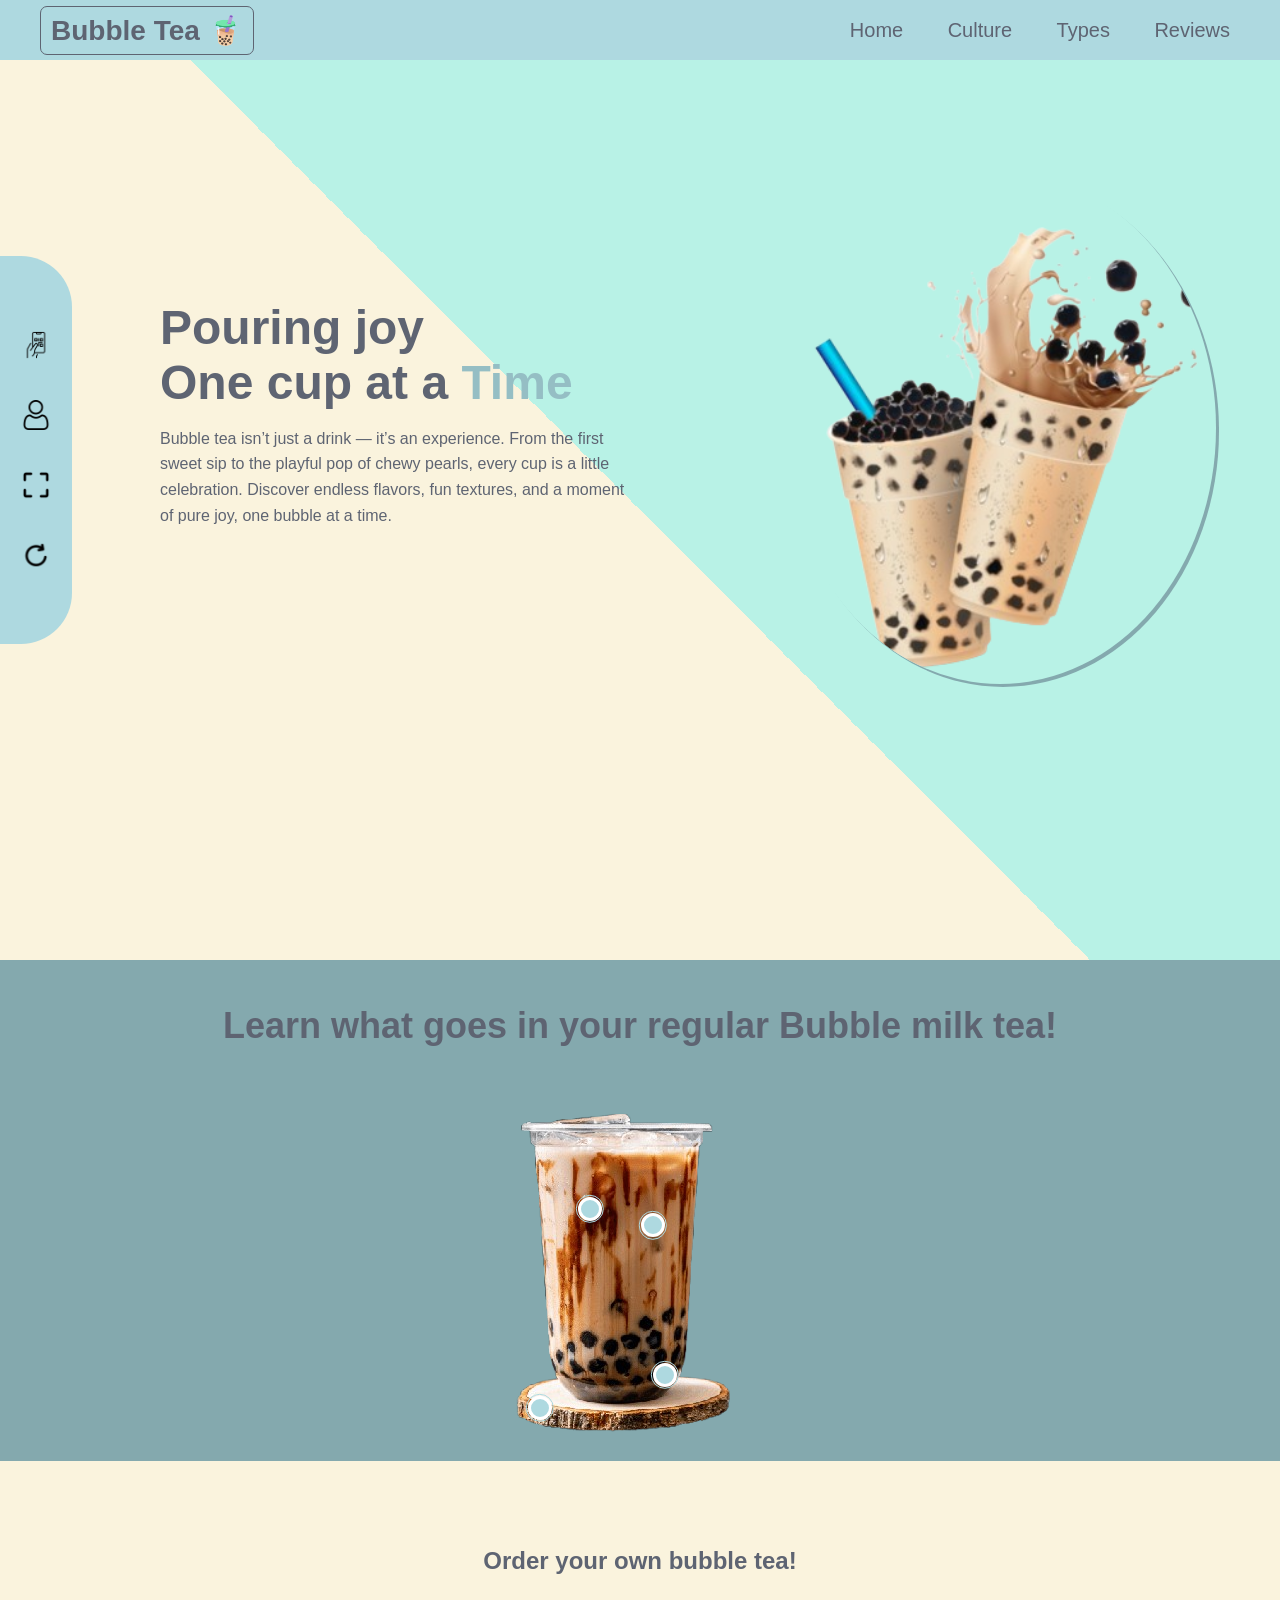
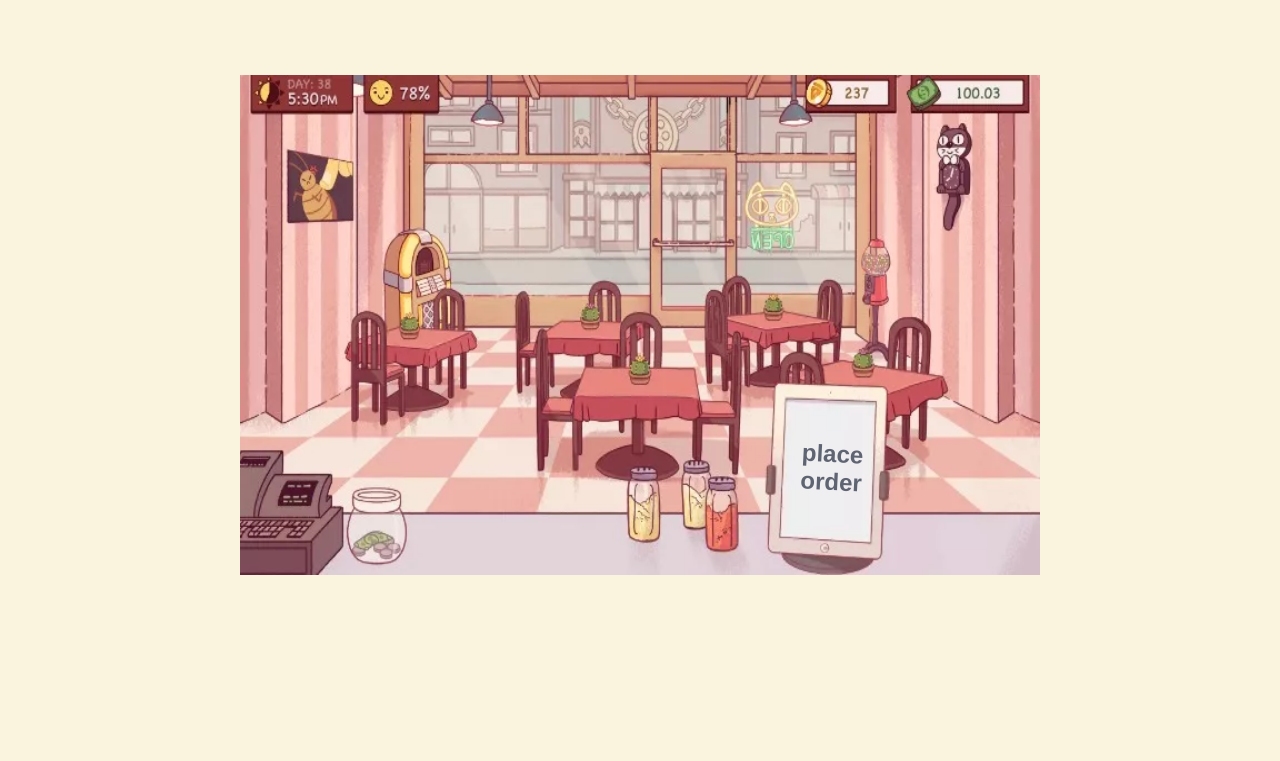
==== commit 8e0ea909: "test" ====
--- a/index.html
+++ b/index.html
@@ -1,424 +1,711 @@
 <!DOCTYPE html>
-<html lang = en>
-    <head>
-        <title> shayn's portfolio </title>
-        <meta charset="utf-8">
-        <meta name="viewport" content="width=device-width, initial-scale=1.0">
-        <link rel="stylesheet" href="https://cdn.jsdelivr.net/npm/@fortawesome/fontawesome-free@6.6.0/css/fontawesome.min.css" integrity="sha384-NvKbDTEnL+A8F/AA5Tc5kmMLSJHUO868P+lDtTpJIeQdGYaUIuLr4lVGOEA1OcMy" crossorigin="anonymous">
-        <link href="css/style.css" type="text/css" rel="stylesheet">
-    </head>
-
-    <body>
-        <div class = "top-bar">
-            <header>
+<html lang = "en">
+<head>
+    <meta charset="UTF-8">
+    
+    <meta name="viewport" content="width=device-width, initial-scale=1.0">
+    <title>All about bubble tea!!</title>
+    <script src = "main.js" defer></script>
+    <link rel="stylesheet" href="style.css">
+    
+</head>
+<body>
+    
+    <audio id ="song">
+        <source src = "Audio/bubblepop.mp3">
+    </audio> 
+    <div class="nav-bar">
+        <h3 class="sidebar_open">Bubble Tea 🧋</h3>
+
+
+        <div class="main-menu">
+            <span class = "menuBtn" onclick="openMenu()">&#9776;</span>
+            <span class = "closeBtn" onclick="closeMenu()">&#9746;</span>
+            <ul id="menu">
+                <li id = "homeBtn">Home</li>
+                <li id = "cultureBtn">Culture</li>
+                <li id = "typesBtn">Types</li>        
+                <li id = "reviewsBtn">Reviews</li>
                 
-                <h1> Shayn's Portfolio!</h1>
-                
+            </ul>
+        </div>
+    </div>
+    <nav id = "side_navbar" class = "side_navbar">
+        <ul class ="side_navbarlist">
+            <a href="#" id="qrcodeBtn" class="side_navbarlink hide-on-mobile">
+                <img class="icons" src="Images/qr-code.png" alt="qr code icon">
+                <span class="side_navbarname">QR</span>
+            </a>
+            <a href="#" id="formBtn" class = "side_navbarlink">
+                <img class = "icons" src="Images/user.png" alt = "account icon">
+                <span class="side_navbarname">Account</span>
+            </a>
+            <a href="#" id ="fullscreenbtn" class = "side_navbarlink">
+                <img class = "icons" src="Images/maximize.png" alt = "fullscreen icon">
+                <span class="side_navbarname">Full screen</span>
+            </a>
+            <a href="#" id="refreshBtn" class = "side_navbarlink">
+                <img class = "icons" src="Images/refresh.png" alt = "refresh icon">
+                <span class="side_navbarname">Reload</span>
+            </a>
+        </ul>
+    </nav>
+    <div class="qrcode_popupbox">
+        <button id="QrCodeclose">&times;</button>
+        <img src="Images/web_qr.png">
+    </div>
+    <div class="form_popupbox">
+        <button id="Formclose">&times;</button>
+        <div id="error"></div>
+        <form id="form" action="#" method="GET">
+            <div>
+                <label for="name">Name</label>
+                <input id="name" name = "name" type = "text" required>
+            </div>
+            <div>
+                <label for="password">Password</label>
+                 <input id="password" name = "password" type = "password">
+            </div>
+            <button type = "submit">Submit</button>
+        </form>
+    </div>
+    <main id = "pagecontainer">
+        <section class ="page" id = "page1">
+            <header class = "header_container">
+                <div class = "header_content">
+                    <h1>Pouring joy<br>One cup at a 
+                        <span>Time</span></h1>
+                    <p>Bubble tea isn’t just a drink — it’s an experience. 
+                        From the first sweet sip to the playful pop of chewy pearls, every cup is a little celebration. 
+                        Discover endless flavors, fun textures, and a moment of pure joy, one bubble at a time.</p>
+                </div>
+                <div class="header_image">
+                    <img src="Images/bbt.png" alt ="bbt">
+                </div>
             </header>
-            <nav>
-                <a href="#about"> About me</a>
-
-                <a href="#projects"> Projects</a>
-
-                <a href="#contact"> Contact</a>
-            </nav> 
-        </div>   
-        <main class="welcome">
-
-        <section class = "hero">
-            <div class = "hero-content">
-                <p class = "hero-greeting">Hello !</p>
-                <h1 class = "hero-name">I am Shayn</h1>
-                <p class = "hero-tagline">Aspiring Game Developer &amp; Designer</p>
-                <div class="hero-actions">
-                    <a href="#about" class = "hero-scroll">Scroll <span>↓</span></a>
-                    <a href="Files/Shayn_CV.pdf" download class="cv-download-btn">
-                        <svg viewBox="0 0 24 24" fill="none" stroke="currentColor" stroke-width="2"><path d="M21 15v4a2 2 0 0 1-2 2H5a2 2 0 0 1-2-2v-4"/><polyline points="7 10 12 15 17 10"/><line x1="12" y1="15" x2="12" y2="3"/></svg>
-                        Download CV
-                    </a>
+            <div class = "bubbletea_anatomy">
+                <h1>Learn what goes in your regular Bubble milk tea!</h1>
+                <div class="bubbletea_hotspot">
+                    <img src="Images/bbtanatomy.png" alt = "bubble tea anatomy">
+
+                    <div class="bubbletea_item bubble" style = "top: 80%; left:60%;">
+                        <div class="icon"></div>
+                        <div class="tooltip">
+                            <h3>Bubble</h3>
+                            <p>blahblahblahblahblah</p>
+                        </div>
+                        
+                    </div>
+
+                    <div class="bubbletea_item milktea" style = "top: 35%; left:55%;">
+                        <div class="icon"></div>
+                        <div class="tooltip">
+                            <h3>Milk Tea</h3>
+                            <p>blahblahblahblahblah</p>
+                        </div>
+                        
+                    </div>
+
+                    <div class="bubbletea_item addtoppings" style = "top: 30%; left:30%;">
+                        <div class="icon"></div>
+                        <div class="tooltip">
+                            <h3>Additional Toppings</h3>
+                            <p>blahblahblahblahblah</p>
+                        </div>
+                        
+                    </div>
+
+                    <div class="bubbletea_item stand" style = "top: 90%; left:10%;">
+                        <div class="icon"></div>
+                        <div class="tooltip">
+                            <h3>The stand?!</h3>
+                            <p>blahblahblahblahblah</p>
+                        </div>
+                    
+                    </div>
                 </div>
             </div>
-            <div class = "hero-visual">
-                <div class = "hero-rings"></div>
-                <div class = "hero-blob"></div>
-                <img src="Images/facepic.jpg" alt="Shaynie" class = "hero-photo">
+            <div class = "OrderBBTGame">
+                <h1>Order your own bubble tea!</h1>
+                <div class="cafegame">
+                    <img  class ="cafebackground" src="Images/cafebackground.webp" alt="gameimg">
+                    <div class="startordering">
+                        <h2 id="placeOrderBtn">place order</h2>
+                    </div>
+                    <div class="ordering">
+                        <div class="imagetest" id ="bubble">
+                                <img src="Images/bubbles.png" alt = "bubbles" id="reveal_img">
+                                
+                            </div>
+                            <div class="drink" id = "drink"></div>
+                            <div class="syrup" id = "syrup"></div>
+                           <img class = "cupwithlid" src="Images/cupwithlid.png" alt ="cupwithlid">
+                           
+                        <div class="phase1">
+                           <!-- <button id="btn">Click</button>
+                           <button id="btn5">Target</button> -->
+                           <div class="sprite_container" id="sprite">
+                                
+                           </div>
+                                                      
+                           
+                        </div>
+                         <div class="phase2" id="teapot">
+                            <img class ="teapot" src="Images/teapot.png" alt ="teapot">
+                        </div>
+                        <div class="phase3">
+                            <div class ="syrupbottle" id="syrupbottle"></div>
+                        </div>
+                        <div class="phase4">
+
+                        </div>
+                    </div>
+                </div>
             </div>
         </section>
-
-        <div class = "section-heading" id="about">
-            <span class = "section-eyebrow">Introduction</span>
-            <h2>About Me</h2>
-        </div>
-
-        <div class = "index-layout-wrapper">
-            <div class = "index-container">
-                <div class = "slider-wrapper">
-                    <div class = "slider">
-                        <img id = "slide-1" src="Images/facepic.jpg" alt = "face picture!">
+        <section class="page" id="page2">
+            <h1 class = "timelineheader">Timeline</h1>
+            <div class = "timeline">
+                
+                
+                <div class="timelinecontainer left-container">
+                    <img src="Images/taiwanflag.png" alt="logo">
+                    <div class="timelinetextbox">
+                        <h2> Origins in Taiwan</h2>
+                        <small>1980s
+                            <br>
+                            Tea shops in Taiwan start experimenting by adding ingredients like fruit, syrup, and milk to tea.
+                        </small>
+                        
+                        
+                        <span class="left-container-arrow"></span>
+                    </div>
+                </div>
+                <div class="timelinecontainer right-container">
+                    <img  src="Images/taiwanlandscape.jpeg" alt="logo">
+                    <div class="timelinetextbox">
+                        <h2> Rapid popularity in Taiwan</h2>
+                        <small>Late 1980s - 1990s
+                            <br>
+                            Bubble tea explodes in popularity across Taiwan.
+                            Shops start competing with new flavors, sweeteners, and types of chewy pearls (black, white, mini).
+                            Becomes a staple of Taiwanese street food culture and night markets.
+                        </small>
+                        
+                        
+                        <span class="right-container-arrow"></span>
+                    </div>
+                </div>
+                <div class="timelinecontainer left-container">
+                    <img  src="Images/asiamap.png" alt="logo">
+                    <div class="timelinetextbox">
+                        <h2> Spreading across Asia</h2>
+                        <small>1990s - Early 2000s
+                            <br>
+                            Bubble tea makes its way to Hong Kong, China, Japan, South Korea, and Southeast Asia.
+                            Flavors diversify with local ingredients like taro, matcha, coconut, and more.
+                            By the early 2000s, bubble tea is firmly rooted as a fun, youthful drink across East Asia.
+                        </small>
+                        
+                        
+                        <span class="left-container-arrow"></span>
+                    </div>
+                </div>
+                <div class="timelinecontainer right-container">
+                    <img  src="Images/worldmap.jpeg" alt="logo">
+                    <div class="timelinetextbox">
+                        <h2> Internation expansion</h2>
+                        <small>2000s - 2010s
+                            <br>
+                            Bubble tea chains and Taiwanese immigrants bring boba to the U.S., Canada, Australia, Europe.
+                            Major cities like Los Angeles, New York, and London see their first dedicated bubble tea shops.
+                            Social media helps popularize bubble tea’s colorful, photogenic appeal.
+                        </small>
+                        
+                       
+                        <span class="right-container-arrow"></span>
+                    </div>
+                </div>
+                <div class="timelinecontainer left-container">
+                    <img  src="Images/bubbleteaaa.jpeg" alt="logo">
+                    <div class="timelinetextbox">
+                        <h2> Bubble Tea Boom & Innovation</h2>
+                        <small>2010s - Early 2020s
+                            <br>
+                            Huge global boom with Instagrammable variations:
+                            Cheese foam tea, brown sugar tiger milk tea, crystal boba, popping boba.
+                            Brands like Gong Cha, Tiger Sugar, and Coco become international giants.
+                            DIY kits and home machines become popular, especially during the COVID-19 lockdowns.
+                        </small>
+                        
+                        
+                        <span class="left-container-arrow"></span>
+                    </div>
+                </div>
+                <div class="timelinecontainer right-container">
+                    <img  src="Images/history-empire.jpg" alt="logo">
+                    <div class="timelinetextbox">
+                        <h2>Bubble Tea as Global culture Icon </h2>
+                        <small>2020s - present
+                            <br>
+                            Bubble tea evolves from a trend to a global cultural staple.
+                            Seen in ice cream, cakes, even fashion collaborations.
+                            International bubble tea festivals & competitions emerge.
+                            Now represents youth culture, Asian diaspora identity, and playful food experimentation worldwide.
+                        </small>
+                        
+                        
+                        <span class="right-container-arrow"></span>
+                    </div>
+                </div>
+            </div>
+
+            <section class = "culture">
+                <div class="culture-container">
+                    <div class="culture_row">
+                        <div class="culture-section-title">
+                            <h2>Culture</h2>
+                        </div>
+                    </div>
+                    <div class="culture_row">
+                        <div class="culture-items">
+                            <div class="culture_row">
+                                <!-- item start-->
+                                 <div class="culture_item">
+                                    <div class="culture_item-inner">
+                                        <h3>Health Perceptions</h3>
+                                        <p>Bubble tea is often seen as a guilty pleasure...</p>
+                                        <div class = "culture_read-more-content">
+                                            <p>Bubble tea is often seen as a guilty pleasure. While it's loved for its sweet, chewy, and customizable appeal, it also faces criticism for:
+                                            High sugar content – Many standard bubble tea drinks contain as much sugar as soft drinks, especially those with syrup-based flavorings or brown sugar pearls.
+                                            Calorie-dense toppings – Tapioca pearls, cheese foam, and puddings are carbohydrate-heavy, contributing to high calorie counts.
+                                            Perceived "naturalness" – Some fruit teas and Yakult blends are seen as healthier options, especially when paired with fresh ingredients and lower sugar levels.
+                                            Modern brands often respond to these concerns by offering:
+                                            Reduced sugar/ice levels
+                                            Fresh fruit options
+                                            Probiotic or green tea-based blends
+                                            Plant-based milks
+                                            </p>
+                                        </div>
+                                        <button class = "culture_readmorebtn" type="button">Read More</button>
+                                    </div>
+                                 </div>
+                                 <!-- item end-->
+                                <!-- item start-->
+                                 <div class="culture_item">
+                                    <div class="culture_item-inner">
+                                        <h3>Aesthetic & Branding</h3>
+                                        <p>Bubble tea is not just a drink — it's a lifestyle product</p>
+                                        <div class = "culture_read-more-content">
+                                            <p>Bubble tea is not just a drink — it's a lifestyle product:
+
+Visual appeal is key: gradient layers, colorful pearls, and cheese foam caps make the drinks highly “Instagrammable.”
+
+Many brands focus on distinct cup designs, limited-edition collaborations (e.g., with anime or K-pop groups), and cute mascots to attract younger demographics.
+
+Interior design of bubble tea outlets often mirrors café culture — cozy, stylish, and youth-oriented.
+
+This branding strategy turns bubble tea from just a beverage into a cultural symbol of fun, youth, and trendiness.</p>
+                                            <img src="Images/aestheticbbt.jpg" alt = "bbt">
+                                        </div>
+                                        <button class = "culture_readmorebtn" type="button">Read More</button>
+                                    </div>
+                                 </div>
+                                 <!-- item end-->
+                                <!-- item start-->
+                                 <div class="culture_item">
+                                    <div class="culture_item-inner">
+                                        <h3>Global Spread</h3>
+                                        <p>Originally from Taiwan..</p>
+                                        <div class = "culture_read-more-content">
+                                            <p>Originally from Taiwan, bubble tea has rapidly spread across the globe:
+
+It’s now a staple in East and Southeast Asia, especially in cities like Singapore, Bangkok, Seoul, and Tokyo.
+
+It has also gained massive popularity in Western countries, such as the U.S., Canada, Australia, and parts of Europe, driven by Asian diaspora and global food curiosity.
+
+Chains like Gong Cha, KOI Thé, and Tiger Sugar have gone international, with localized menus and marketing strategies.
+
+New variations — such as bubble tea ice cream, mochi, or cake — have emerged, further expanding its global cultural footprint.
+
+Bubble tea’s global success is tied to its versatility, personalization, and youth-driven appeal.</p>
+                                        </div>
+                                        <button class = "culture_readmorebtn" type="button">Read More</button>
+                                    </div>
+                                 </div>
+                                 <!-- item end-->
+                            </div>
+                        </div>
+                    </div>
+                </div>
+            </section>
+            <!--read more pop up start-->
+            <div class="popup-box">
+                <div class="popup-content">
+                    <div class="popup-header">
+                        <h3>hi</h3>
+                        <span class="popup-close-icon">&times;</span>
+                    </div>
+                    <div class="popup-body">
+                        <p>hi</p>
+                    </div>
+                    <div class="popup-footer">
+                        <button class="btn popup-close-btn">Close</button>
+                    </div>
+                </div>
+            </div>
+            <!--read more pop up end-->
+        </section>
+        <section class="page" id="page3">
+            <div class="types_container">
+                <div class="types_slider">
+                    <div class="type_slides">
+                        <img src="Images/milktea.jpg" alt="1">
+                        <div class="type_content">
+                            <h2>Milk Tea</h2>
+                            <p>A creamy blend of tea and milk (or non-dairy creamer), often served with tapioca pearls. It's the most classic and popular type of bubble tea.</p>
+                        </div>
+                    </div>
+                    <div class="type_slides">
+                        <img src="Images/fruittea.jpg" alt="2">
+                        <div class="type_content">
+                            <h2>Fruit Tea</h2>
+                            <p>A refreshing tea-based drink infused with real fruit or fruit syrups. Typically lighter and served without milk, with options like lychee, mango, or passionfruit.</p>
+                        </div>
+                    </div>
+                    <div class="type_slides">
+                        <img src="Images/cheesetea.jpg" alt="3">
+                        <div class="type_content">
+                            <h2>Cheese Tea</h2>
+                            <p>A unique combination of cold tea topped with a thick, slightly salty cheese foam. The contrast between the creamy top and the tea base makes it rich and indulgent.</p>
+                        </div>
+                    </div>
+                    <div class="type_slides">
+                        <img src="Images/smoothietea.jpg" alt="4">
+                        <div class="type_content">
+                            <h2>Smoothie</h2>
+                            <p>A blended, icy drink similar to a milkshake or slushie, made with fruit or tea bases. Great for hot days and often served with popping boba or jelly.</p>
+                        </div>
+                    </div>
+                    <div class="type_slides">
+                        <img src="Images/yakulttea.jpg" alt="5">
+                        <div class="type_content">
+                            <h2>Probiotic Tea</h2>
+                            <p>A tangy, sweet tea mixed with probiotic drinks like Yakult or Vitagen. It's fizzy, light, and considered a healthier alternative by some.</p>
+                        </div>
+                    </div>
+                    <div class="type_slides">
+                        <img src="Images/sparklingtea.jpg" alt="6">
+                        <div class="type_content">
+                            <h2>Bubbly Tea</h2>
+                            <p>Tea combined with soda water or carbonated flavors, giving a fizzy twist to the usual bubble tea. Often paired with fruit syrups and popping pearls.</p>
+                        </div>
+                    </div>
+                </div>
+                <div class="types_buttons">
+                    <span class = "prev"></span>
+                    <span class = "next"></span>
+                </div>
+            </div>
+        </section>
+        <section class="page" id="page4">
+            <section class="review_slider_container">
+                <div class="review_slider_images">
+                    <!-- start -->
+                    <div class="review_slider_img">
+                        <img src="Images/gongchalogo.png" alt = "1">
+                        <h2>GongCha</h2>
+                        <div class="details">
+                            <h2>GongCha</h2>
+                            <p>Smooth milk teas and signature milk foam toppings</p>
+                        </div>
+                        
+                    </div>
+                    <!-- end -->
+                    <!-- start -->
+                    <div class="review_slider_img">
+                        <img src="Images/koilogo.jpg" alt = "2">
+                        <h2>KOI</h2>
+                        <div class="details">
+                            <h2>KOI</h2>
+                            <p>Golden pearls and rich milk teas</p>
+                        </div>
+                    </div>
+                    <!-- end -->
+                    <!-- start -->
+                    <div class="review_slider_img">
+                        <img src="Images/lihologo.jpg" alt = "3">
+                        <h2>Liho</h2>
+                        <div class="details">
+                            <h2>Liho</h2>
+                            <p>Cheese teas and fresh fruit teas</p>
+                        </div>
+                    </div>
+                    <!-- end -->
+                    <!-- start -->
+                    <div class="review_slider_img active">
+                        <img src="Images/itealogo.png" alt = "4">
+                        <h2>ITea</h2>
+                        <div class="details">
+                            <h2>ITea</h2>
+                            <p>Affordable and large variety of drinks</p>
+                        </div>
+                    </div>
+                    <!-- end -->
+                    <!-- start -->
+                    <div class="review_slider_img">
+                        <img src="Images/r&blogo.png" alt = "5">
+                        <h2>R&B</h2>
+                        <div class="details">
+                            <h2>R&B</h2>
+                            <p>Brown sugar series and fruit teas with fresh fruit chunks</p>
+                        </div>
+                    </div>
+                    <!-- end -->
+                    <!-- start -->
+                    <div class="review_slider_img">
+                        <img src="Images/sanchenlogo.png" alt = "6">
+                        <h2>SanChen</h2>
+                        <div class="details">
+                            <h2>SanChen</h2>
+                            <p>High-quality & brewed-to-order teas</p>
+                        </div>
+                    </div>
+                    <!-- end -->
+                </div>
+            </section>
+            <h1 class = "reviewTitle"> REVIEWS</h1>
+            <section class = "reviews">
+                
+                <div class="review">
+                    <div class="reviewHeader">
+                         <div class = "reviewImgBox">
+                            <img src="Images/gongchamenu.jpeg" alt ="gongcha review1">
+                         </div>
+                         Review 1
+                        <div class="reviewDetails">
+                            <h2>GONGCHA</h2>
+                            <p>Yelp reviewer:
+
+“When this place first opened, the lines went on forever… it does taste pretty good—but there are other places that sell pretty okay Bubble Tea too.”</p>
+                        </div>
+                    </div>
+                    <div class="reviewHeader">
+                         <div class = "reviewImgBox">
+                            <img src="Images/gongchalocation.jpg" alt ="gongcha review2">
+                         </div>
+                         Review 2
+                        <div class="reviewDetails">
+                            <h2>GONGCHA</h2>
+                            <p>TripAdvisor (Plaza Singapura outlet):
+Rated around 4.1/5, with comments noting consistent milk tea quality and decent pearls. </p>
+                        </div>
+                    </div>
+                    <div class="reviewHeader">
+                         <div class = "reviewImgBox">
+                            <img src="Images/gongchadrinks.jpeg" alt ="gongcha review3">
+                         </div>
+                         Review 3
+                        <div class="reviewDetails">
+                            <h2>GONGCHA</h2>
+                            <p>Reddit comment: About toppings:
+
+“Toppings wise, you can't go wrong with mixed pearls, herbal jelly, aloe vera…”</p>
+                        </div>
+                    </div>
+                </div>
+                <div class="review">
+                    <div class="reviewHeader">
+                         <div class = "reviewImgBox">
+                            <img src="Images/koimoredrinks.jpg" alt ="koi review1">
+                         </div>
+                         Review 1
+                        <div class="reviewDetails">
+                            <h2>KOI</h2>
+                            <p>TripAdvisor:
+
+“The Koi tea is our favourite! It’s yummy. You can customise your tea with less sugar and ice. The service is good and quick.”</p>
+                        </div>
+                    </div>
+                    <div class="reviewHeader">
+                         <div class = "reviewImgBox">
+                            <img src="Images/koidrinks.jpeg" alt ="koi review2">
+                         </div>
+                         Review 2
+                        <div class="reviewDetails">
+                            <h2>KOI</h2>
+                            <p>Burpple review:
+
+“Glad that the queue wasn't that bad and I managed to get my order within 10 minutes.”</p>
+                        </div>
+                    </div>
+                    <div class="reviewHeader">
+                         <div class = "reviewImgBox">
+                            <img src="Images/koimenu.png" alt ="koi review3">
+                         </div>
+                         Review 3
+                        <div class="reviewDetails">
+                            <h2>KOI</h2>
+                            <p>Lemon8/Reddit snippet:
+
+“Many regulars at KOI have found this balance makes the drink not only enjoyable but also refreshing.”</p>
+                        </div>
+                    </div>
+                </div>
+                <div class="review">
+                    <div class="reviewHeader">
+                         <div class = "reviewImgBox">
+                            <img src="Images/lihodrinks.png" alt ="liho review1">
+                         </div>
+                         Review 1
+                        <div class="reviewDetails">
+                            <h2>LIHO</h2>
+                            <p>TripAdvisor:
+
+“Wanted to try the cheese tea… Service was quick, the drink was thick, frothy and nice. I enjoyed it.”</p>
+                        </div>
+                    </div>
+                    <div class="reviewHeader">
+                         <div class = "reviewImgBox">
+                            <img src="Images/liholocation.jpeg" alt ="liho review2">
+                         </div>
+                         Review 2
+                        <div class="reviewDetails">
+                            <h2>LIHO</h2>
+                            <p>Yelp profile: Emphasizes signature local offerings:
+
+“Brown Sugar Pearl, Avocado and Fruit Tea are what LIHO does best and it is the heart of our brand…”</p>
+                        </div>
+                    </div>
+                    <div class="reviewHeader">
+                         <div class = "reviewImgBox">
+                            <img src="Images/lihomenu.png" alt ="liho review3">
+                         </div>
+                         Review 3
+                        <div class="reviewDetails">
+                            <h2>LIHO</h2>
+                            <p>Reddit commentary:
+
+“Liho is ok, but used to be considered budget, now no longer budget so drink less.”</p>
+                        </div>
+                    </div>
+                </div>
+                <div class="review active">
                     
-                    </div>
-                   
-                </div>
-            </div> 
-            <article class = "index-article">
-                <h2>Get to know me</h2>
-                <p>
-                    I’m Shayn, a game developer and designer based in Singapore, currently interning at Hiverlab as a Unity developer. I recently completed my Diploma in Game Development & Technology at Nanyang Polytechnic, where I built everything from a multiplayer co-op game to an educational VR experience for children with special needs.
-                    I’m drawn to games that make you feel something — the dread of a horror game, the quiet comfort of a cozy indie. That tension between emotion and interaction is what drives how I think about design: every mechanic, every scene should serve the experience.
-                    Outside of game projects, I also build for the web, which is how this portfolio came to life. I’m always looking for new problems to solve and new worlds to build — take a look at my projects to see what I’ve been working on.
-                </p>
-            </article>
-        </div>
-        <section class = "skills">
-                <div class = "skills-extra">
-                    <div class = "bar-skills">
-                        <h3>Technical Skills</h3>
-
-                        <div class = "bar-skill" data-pct="80">
-                            <div class = "bar-skill-top">
-                                <div class = "bar-skill-left">
-                                    <div class = "bar-icon">
-                                        <svg viewBox="0 0 24 24" fill="none" stroke="currentColor" stroke-width="2"><polygon points="12 2 19 7 19 17 12 22 5 17 5 7"/></svg>
-                                    </div>
-                                    <span>Unity</span>
-                                </div>
-                                <span class = "bar-label bar-label--proficient">Proficient</span>
-                            </div>
-                            <div class = "bar-track"><div class = "bar-fill"></div></div>
-                        </div>
-                        <div class = "bar-skill" data-pct="60">
-                            <div class = "bar-skill-top">
-                                <div class = "bar-skill-left">
-                                    <div class = "bar-icon">
-                                        <svg viewBox="0 0 24 24" fill="none" stroke="currentColor" stroke-width="2"><path d="M21 16V8a2 2 0 0 0-1-1.7l-7-4a2 2 0 0 0-2 0l-7 4A2 2 0 0 0 3 8v8a2 2 0 0 0 1 1.7l7 4a2 2 0 0 0 2 0l7-4A2 2 0 0 0 21 16Z"/><path d="M3.3 7 12 12l8.7-5M12 22V12"/></svg>
-                                    </div>
-                                    <span>Unreal</span>
-                                </div>
-                                <span class = "bar-label bar-label--intermediate">Intermediate</span>
-                            </div>
-                            <div class = "bar-track"><div class = "bar-fill"></div></div>
-                        </div>
-                        <div class = "bar-skill" data-pct="70">
-                            <div class = "bar-skill-top">
-                                <div class = "bar-skill-left">
-                                    <div class = "bar-icon">
-                                        <svg viewBox="0 0 24 24" fill="none" stroke="currentColor" stroke-width="2"><path d="M8 4v11.5a2.5 2.5 0 0 1-4.5 1.5"/><path d="M14 4v10a3 3 0 1 0 5.5 1.7c-.3-.6-1-1-1.7-1.2"/></svg>
-                                    </div>
-                                    <span>C++ / C#</span>
-                                </div>
-                                <span class = "bar-label bar-label--proficient">Proficient</span>
-                            </div>
-                            <div class = "bar-track"><div class = "bar-fill"></div></div>
-                        </div>
-
-                        <div class = "bar-skill" data-pct="75">
-                            <div class = "bar-skill-top">
-                                <div class = "bar-skill-left">
-                                    <div class = "bar-icon">
-                                        <svg viewBox="0 0 24 24" fill="none" stroke="currentColor" stroke-width="2"><circle cx="12" cy="12" r="9"/><circle cx="12" cy="12" r="3"/><path d="M12 3v3M12 18v3M3 12h3M18 12h3"/></svg>
-                                    </div>
-                                    <span>HTML / CSS</span>
-                                </div>
-                                <span class = "bar-label bar-label--proficient">Proficient</span>
-                            </div>
-                            <div class = "bar-track"><div class = "bar-fill"></div></div>
-                        </div>
-
-                        <div class = "bar-skill" data-pct="60">
-                            <div class = "bar-skill-top">
-                                <div class = "bar-skill-left">
-                                    <div class = "bar-icon">
-                                        <svg viewBox="0 0 24 24" fill="none" stroke="currentColor" stroke-width="2"><path d="M21 16V8a2 2 0 0 0-1-1.7l-7-4a2 2 0 0 0-2 0l-7 4A2 2 0 0 0 3 8v8a2 2 0 0 0 1 1.7l7 4a2 2 0 0 0 2 0l7-4A2 2 0 0 0 21 16Z"/><path d="M3.3 7 12 12l8.7-5M12 22V12"/></svg>
-                                    </div>
-                                    <span>Javascript</span>
-                                </div>
-                                <span class = "bar-label bar-label--intermediate">Intermediate</span>
-                            </div>
-                            <div class = "bar-track"><div class = "bar-fill"></div></div>
-                        </div>
-                    </div>
-
-                    <div class = "exp-cards">
-                        <h3>Work Experience</h3>
-
-                        <div class = "exp-card">
-                            <div class = "exp-icon">
-                                <svg viewBox="0 0 24 24" fill="none" stroke="currentColor" stroke-width="2"><rect x="3" y="7" width="18" height="13" rx="2"/><path d="M8 7V5a2 2 0 0 1 2-2h4a2 2 0 0 1 2 2v2"/></svg>
-                            </div>
-                            <div>
-                                <div class = "exp-role">Unity Intern</div>
-                                <div class = "exp-meta">
-                                    <span>Hiverlab</span>
-                                    <span>May 2026 – Aug 2026</span>
-                                </div>
-                                <p class="exp-desc">Developed XR/VR experiences using Unity, contributing to client projects involving interactive simulations and real-time 3D environments.</p>
-                            </div>
-                        </div>
-                        <h3 class = "exp-subheading">Education</h3>
-
-                        <div class = "exp-card">
-                            <div class = "exp-icon">
-                                <svg viewBox="0 0 24 24" fill="none" stroke="currentColor" stroke-width="2"><path d="M22 10 12 5 2 10l10 5 10-5Z"/><path d="M6 12v5c0 1.1 2.7 2 6 2s6-.9 6-2v-5"/><path d="M22 10v6"/></svg>
-                            </div>
-                            <div>
-                                <div class = "exp-role">Diploma in Game Development & Technology</div>
-                                <div class = "exp-meta">
-                                    <span>Nanyang Polytechnic</span>
-                                    <span>Apr 2024 – Mar 2026</span>
-                                </div>
-                            </div>
-                        </div>
-                    </div>
-                </div>
-
+                    <div class="reviewHeader">
+                        <div class = "reviewImgBox">
+                             <img src="Images/itealocation.jpg" alt ="itea review1">
+                        </div>Review 1
+                        <div class="reviewDetails">
+                            <h2>ITEA</h2>
+                            <p>r/askSingapore (Reddit):
+
+“The new wintermelon tea w tea jelly is p good, else honey green tea. Also their taro ball desserts are p good.” </p>
+                        </div>
+                    </div>
+                    <div class="reviewHeader">
+                         <div class = "reviewImgBox">
+                            <img src="Images/iteamenu.jpeg" alt ="itea review2">
+                         </div>
+                         Review 2
+                        <div class="reviewDetails">
+                            <h2>ITEA</h2>
+                            <p>Tampines Hub review:
+
+“Very yummy drinks and friendly service… the drinks are very affordable, and they give you a stamp card for a free drink after 10 purchases.” </p>
+                        </div>
+                    </div>
+                    <div class="reviewHeader">
+                         <div class = "reviewImgBox">
+                             <img src="Images/iteadrinks.jpeg" alt ="itea review3">
+                         </div>
+                         Review 3
+                        <div class="reviewDetails">
+                            <h2>ITEA</h2>
+                            <p>Lemon8 review:
+
+“Itea Matcha Latte [...] light and refreshing” (rated ~3/5).</p>
+                        </div>
+                    </div>
+                </div>
+                <div class="review">
+                    <div class="reviewHeader">
+                         <div class = "reviewImgBox">
+                            <img src="Images/rnblocation.jpeg" alt ="r&b review1">
+                         </div>
+                         Review 1
+                        <div class="reviewDetails">
+                            <h2>R&B</h2>
+                            <p>TripAdvisor:
+Rated around 3.8/5 with mixed but moderate feedback.</p>
+                        </div>
+                    </div>
+                    <div class="reviewHeader">
+                         <div class = "reviewImgBox">
+                            <img src="Images/rnbtea23.jpg" alt ="r&b review2">
+                         </div>
+                         Review 2
+                        <div class="reviewDetails">
+                            <h2>R&B</h2>
+                            <p>Burpple (Marina Square):
+
+“Definitely my place to go for brown sugar bb tea! In my personal opinion, R&B got the best brown sugar bb tea because of their fragrance & thick brown sugar ...”</p>
+                        </div>
+                    </div>
+                    <div class="reviewHeader">
+                         <div class = "reviewImgBox">
+                            <img src="Images/r&bmenu.jpeg" alt ="r&b review3">
+                         </div>
+                         Review 3
+                        <div class="reviewDetails">
+                            <h2>R&B</h2>
+                            <p>Yelp/Toa Payoh outlet:
+
+“I opt for the 70% Level of Sugar and Golden Boba… My order comes with Orange Rinds, Pineapple Bits and I was surprised a WHOLE hollow orange was included…”</p>
+                        </div>
+                    </div>
+                </div>
+               <div class="review">
+                    <div class="reviewHeader">
+                         <div class = "reviewImgBox">
+                            <img src="Images/sanchendrinks.jpeg" alt ="SanChen review1">
+                         </div>
+                         Review 1
+                        <div class="reviewDetails">
+                            <h2>SanChen</h2>
+                            <p>TripAdvisor:
+
+“Love their traditional 国王奶茶 the most. Heavy milk tea taste. The pearls are very chewy and good to go with 0% sugar. Friendly staff.” </p>
+                        </div>
+                    </div>
+                    <div class="reviewHeader">
+                         <div class = "reviewImgBox">
+                            <img src="Images/sanchenlocation.jpg" alt ="SanChen review2">
+                         </div>
+                         Review 2
+                        <div class="reviewDetails">
+                            <h2>SanChen</h2>
+                            <p>Reddit user:
+
+“I tried the bubble milk tea less sugar less ice … guys I think I've just found my ultimate source of happiness!!!” </p>
+                        </div>
+                    </div>
+                    <div class="reviewHeader">
+                         <div class = "reviewImgBox">
+                            <img src="Images/sanchenmenu.jpeg" alt ="SanChen review3">
+                         </div>
+                         Review 3
+                        <div class="reviewDetails">
+                            <h2>SanChen</h2>
+                            <p>Yelp profile:
+
+“The preparation and presentation of the tea was so meticulous and graceful.… From the first taste of my sakura oat milk tea, it was undeniably perfect.”</p>
+                        </div>
+                    </div>
+                </div>
             </section>
-            <div class = "section-heading" id="projects">
-                <span class = "section-eyebrow">Portfolio</span>
-                <h2>Projects</h2>
-            </div>
-            <div class = "cardcontainer">
-                <div class = "card">
-                    <img src="Images/TDS_tileSelection.png" alt="Project 1 thumbnail">
-                    <div class = "card-content">
-                        <h3>Total Defence Simulator</h3>
-                        <p>A Singapore themed inspired tower defence game made during my schools work-integrated unit over the course of 2 weeks in Unity.</p>
-                        <div class="card-actions">
-                            <button class = "project-toggle" aria-expanded="false">
-                                <span>View Details</span>
-                                <svg class = "project-toggle-icon" viewBox="0 0 24 24" fill="none" stroke="currentColor" stroke-width="2"><polyline points="6 9 12 15 18 9"/></svg>
-                            </button>
-                            <a href="https://youtu.be/3BmdpsL5Wcc" target="_blank" rel="noopener noreferrer" class="project-link">
-                                <svg viewBox="0 0 24 24" fill="none" stroke="currentColor" stroke-width="2"><path d="M18 13v6a2 2 0 0 1-2 2H5a2 2 0 0 1-2-2V8a2 2 0 0 1 2-2h6"/><polyline points="15 3 21 3 21 9"/><line x1="10" y1="14" x2="21" y2="3"/></svg>
-                                Watch Video
-                            </a>
-                        </div>
-                        <div class = "project-details">
-                            <div class = "project-details-inner">
-                                <div class = "project-detail-images">
-                                    <img src="Images/TDS_power.png" alt="Project 1 detail">
-                                    <img src="Images/TDS_levelSelect.png" alt="Project 1 detail">
-                                </div>
-                                <p>A longer write-up for Project 1 goes here. Talk through the idea behind it, your role, the tools and techniques you used, any challenges you ran into, and what you took away from building it.</p>
-                            </div>
-                        </div>
-                    </div>
-                </div>
-                <div class = "card">
-                    <img src="Images/BBT_MainMenu.png" alt="Project 2 thumbnail">
-                    <div class = "card-content">
-                        <h3>All about Bubble tea!</h3>
-                        <p>A user responsive bubble tea website that has different pages that relate to information about bubble tea.</p>
-                        <div class="card-actions">
-                            <button class = "project-toggle" aria-expanded="false">
-                                <span>View Details</span>
-                                <svg class = "project-toggle-icon" viewBox="0 0 24 24" fill="none" stroke="currentColor" stroke-width="2"><polyline points="6 9 12 15 18 9"/></svg>
-                            </button>
-                            <a href="https://your-link-here.com" target="_blank" rel="noopener noreferrer" class="project-link">
-                                <svg viewBox="0 0 24 24" fill="none" stroke="currentColor" stroke-width="2"><path d="M18 13v6a2 2 0 0 1-2 2H5a2 2 0 0 1-2-2V8a2 2 0 0 1 2-2h6"/><polyline points="15 3 21 3 21 9"/><line x1="10" y1="14" x2="21" y2="3"/></svg>
-                                View Project
-                            </a>
-                        </div>
-                        <div class = "project-details">
-                            <div class = "project-details-inner">
-                                <div class = "project-detail-images">
-                                    <img src="Images/BBT_Carousel.png" alt="Project 2 detail">
-                                    <img src="Images/BBT_Game.png" alt="Project 2 detail">
-                                </div>
-                                <p>A longer write-up for Project 2 goes here. Talk through the idea behind it, your role, the tools and techniques you used, any challenges you ran into, and what you took away from building it.</p>
-                            </div>
-                        </div>
-                    </div>
-                </div>
-                <div class = "card">
-                    <img src="Images/OC_Assembly.png" alt="Project 3 thumbnail">
-                    <div class = "card-content">
-                        <h3>Unity Overcooked</h3>
-                        <p>A Unity Netcode multiplayer game that was inspired by overcooked, where players have to work together and complete orders.</p>
-                        <div class="card-actions">
-                            <button class = "project-toggle" aria-expanded="false">
-                                <span>View Details</span>
-                                <svg class = "project-toggle-icon" viewBox="0 0 24 24" fill="none" stroke="currentColor" stroke-width="2"><polyline points="6 9 12 15 18 9"/></svg>
-                            </button>
-                            <a href="https://youtu.be/ChOEQbdRXRI" target="_blank" rel="noopener noreferrer" class="project-link">
-                                <svg viewBox="0 0 24 24" fill="none" stroke="currentColor" stroke-width="2"><path d="M18 13v6a2 2 0 0 1-2 2H5a2 2 0 0 1-2-2V8a2 2 0 0 1 2-2h6"/><polyline points="15 3 21 3 21 9"/><line x1="10" y1="14" x2="21" y2="3"/></svg>
-                                Watch Video
-                            </a>
-                        </div>
-                        <div class = "project-details">
-                            <div class = "project-details-inner">
-                                <div class = "project-detail-images">
-                                    <img src="Images/OC_Assembly.png" alt="Project 3 detail">
-                                    <img src="Images/OC_Emote.png" alt="Project 3 detail">
-                                </div>
-                                <p>A longer write-up for Project 3 goes here. Talk through the idea behind it, your role, the tools and techniques you used, any challenges you ran into, and what you took away from building it.</p>
-                            </div>
-                        </div>
-                    </div>
-                </div>
-                <div class = "card">
-                    <img src="Images/3DAC_Bow.png" alt="Project 4 thumbnail">
-                    <div class = "card-content">
-                        <h3>Unity 3rd Person Game</h3>
-                        <p>A 3D action unity game which makes use of the Unity 3D software and implements unique mechanics to make a fun combat based game</p>
-                        <div class="card-actions">
-                            <button class = "project-toggle" aria-expanded="false">
-                                <span>View Details</span>
-                                <svg class = "project-toggle-icon" viewBox="0 0 24 24" fill="none" stroke="currentColor" stroke-width="2"><polyline points="6 9 12 15 18 9"/></svg>
-                            </button>
-                            <a href="https://youtu.be/96YUA6OwlOc" target="_blank" rel="noopener noreferrer" class="project-link">
-                                <svg viewBox="0 0 24 24" fill="none" stroke="currentColor" stroke-width="2"><path d="M18 13v6a2 2 0 0 1-2 2H5a2 2 0 0 1-2-2V8a2 2 0 0 1 2-2h6"/><polyline points="15 3 21 3 21 9"/><line x1="10" y1="14" x2="21" y2="3"/></svg>
-                                Watch Video
-                            </a>
-                        </div>
-                        <div class = "project-details">
-                            <div class = "project-details-inner">
-                                <div class = "project-detail-images">
-                                    <img src="Images/3DAC_Idle.png" alt="Project 4 detail">
-                                    <img src="Images/3DAC_Climb.png" alt="Project 4 detail">
-                                </div>
-                                <p>A longer write-up for Project 4 goes here. Talk through the idea behind it, your role, the tools and techniques you used, any challenges you ran into, and what you took away from building it.</p>
-                            </div>
-                        </div>
-                    </div>
-                </div>
-                <div class = "card">
-                    <img src="Images/CR_MainMenu.jpg" alt="Project 5 thumbnail">
-                    <div class = "card-content">
-                        <h3>Codeway Runner</h3>
-                        <p>A partnered assignment to make an Android scroller based game inspired by subway surfers with a unique modern twist.</p>
-                        <div class="card-actions">
-                            <button class = "project-toggle" aria-expanded="false">
-                                <span>View Details</span>
-                                <svg class = "project-toggle-icon" viewBox="0 0 24 24" fill="none" stroke="currentColor" stroke-width="2"><polyline points="6 9 12 15 18 9"/></svg>
-                            </button>
-                            <a href="https://youtube.com/shorts/A9VmSW5wZus?feature=share" target="_blank" rel="noopener noreferrer" class="project-link">
-                                <svg viewBox="0 0 24 24" fill="none" stroke="currentColor" stroke-width="2"><path d="M18 13v6a2 2 0 0 1-2 2H5a2 2 0 0 1-2-2V8a2 2 0 0 1 2-2h6"/><polyline points="15 3 21 3 21 9"/><line x1="10" y1="14" x2="21" y2="3"/></svg>
-                                Watch Video
-                            </a>
-                        </div>
-                        <div class = "project-details">
-                            <div class = "project-details-inner">
-                                <div class = "project-detail-images">
-                                    <img src="Images/CR_Achievements.jpg" alt="Project 5 detail">
-                                    <img src="Images/CR_Obstacles.png" alt="Project 5 detail">
-                                </div>
-                                <p>A longer write-up for Project 5 goes here. Talk through the idea behind it, your role, the tools and techniques you used, any challenges you ran into, and what you took away from building it.</p>
-                            </div>
-                        </div>
-                    </div>
-                </div>
-                <div class = "card">
-                    <img src="Images/GOS_Poster.png" alt="Project 6 thumbnail">
-                    <div class = "card-content">
-                        <h3>GO: Crossing</h3>
-                        <p>For my FYP, I made an educational VR road crossing game to help children with special needs learn how to cross the road.</p>
-                        <div class="card-actions">
-                            <button class = "project-toggle" aria-expanded="false">
-                                <span>View Details</span>
-                                <svg class = "project-toggle-icon" viewBox="0 0 24 24" fill="none" stroke="currentColor" stroke-width="2"><polyline points="6 9 12 15 18 9"/></svg>
-                            </button>
-                            <a href="https://youtu.be/P5vcXFI205Y" target="_blank" rel="noopener noreferrer" class="project-link">
-                                <svg viewBox="0 0 24 24" fill="none" stroke="currentColor" stroke-width="2"><path d="M18 13v6a2 2 0 0 1-2 2H5a2 2 0 0 1-2-2V8a2 2 0 0 1 2-2h6"/><polyline points="15 3 21 3 21 9"/><line x1="10" y1="14" x2="21" y2="3"/></svg>
-                                Watch Video
-                            </a>
-                        </div>
-                        <div class = "project-details">
-                            <div class = "project-details-inner">
-                                <div class = "project-detail-images">
-                                    <img src="Images/GOS_Gameplay.png" alt="Project 6 detail">
-                                    <img src="Images/GOS_Pause.png" alt="Project 6 detail">
-                                </div>
-                                <p>A longer write-up for Project 6 goes here. Talk through the idea behind it, your role, the tools and techniques you used, any challenges you ran into, and what you took away from building it.</p>
-                            </div>
-                        </div>
-                    </div>
-                </div>
-            </div>
-        </main>
-        <section class = "contact">
-                <div class = "content">
-                    <div class = "section-heading" id="contact">
-                        <span class = "section-eyebrow">Get in Touch</span>
-                        <h2>Contact</h2>
-                    </div>
-                </div>
-                <div class = "contact-container">
-                    <div class = "contactInfo">
-                        <div class = "box">
-                            <div class = "icon"><i class="fa fa-envelope-o" aria-hidden="true"></i></div>
-                            <div class = "text">
-                                <h3>Email</h3>
-                                <p>shayn.huang@gmail.com</p>
-                            </div>                           
-                        </div>
-                        <div class = "social-links">
-                            <h3 class = "social-links-heading">Find me online</h3>
-                            <div class = "social-icons">
-                                <a href="https://github.com/your-username" target="_blank" rel="noopener noreferrer" class="social-icon" aria-label="GitHub">
-                                    <svg viewBox="0 0 24 24" fill="currentColor"><path d="M12 2C6.477 2 2 6.477 2 12c0 4.42 2.865 8.17 6.839 9.49.5.092.682-.217.682-.482 0-.237-.008-.866-.013-1.7-2.782.603-3.369-1.342-3.369-1.342-.454-1.155-1.11-1.463-1.11-1.463-.908-.62.069-.608.069-.608 1.003.07 1.531 1.03 1.531 1.03.892 1.529 2.341 1.087 2.91.832.092-.647.35-1.088.636-1.338-2.22-.253-4.555-1.11-4.555-4.943 0-1.091.39-1.984 1.029-2.683-.103-.253-.446-1.27.098-2.647 0 0 .84-.269 2.75 1.025A9.578 9.578 0 0 1 12 6.836c.85.004 1.705.115 2.504.337 1.909-1.294 2.747-1.025 2.747-1.025.546 1.377.203 2.394.1 2.647.64.699 1.028 1.592 1.028 2.683 0 3.842-2.339 4.687-4.566 4.935.359.309.678.919.678 1.852 0 1.336-.012 2.415-.012 2.741 0 .267.18.578.688.48C19.138 20.167 22 16.418 22 12c0-5.523-4.477-10-10-10z"/></svg>
-                                    <span>GitHub</span>
-                                </a>
-                                <a href="https://linkedin.com/in/your-username" target="_blank" rel="noopener noreferrer" class="social-icon" aria-label="LinkedIn">
-                                    <svg viewBox="0 0 24 24" fill="currentColor"><path d="M20.447 20.452h-3.554v-5.569c0-1.328-.027-3.037-1.852-3.037-1.853 0-2.136 1.445-2.136 2.939v5.667H9.351V9h3.414v1.561h.046c.477-.9 1.637-1.85 3.37-1.85 3.601 0 4.267 2.37 4.267 5.455v6.286zM5.337 7.433a2.062 2.062 0 0 1-2.063-2.065 2.064 2.064 0 1 1 2.063 2.065zm1.782 13.019H3.555V9h3.564v11.452zM22.225 0H1.771C.792 0 0 .774 0 1.729v20.542C0 23.227.792 24 1.771 24h20.451C23.2 24 24 23.227 24 22.271V1.729C24 .774 23.2 0 22.222 0h.003z"/></svg>
-                                    <span>LinkedIn</span>
-                                </a>
-                                <a href="https://your-username.itch.io" target="_blank" rel="noopener noreferrer" class="social-icon" aria-label="itch.io">
-                                    <svg viewBox="0 0 24 24" fill="currentColor"><path d="M3.13 1.338C2.08 1.96.02 4.328 0 4.95v1.03c0 1.303 1.22 2.45 2.325 2.45 1.33 0 2.436-1.102 2.436-2.41 0 1.308 1.07 2.41 2.4 2.41 1.328 0 2.362-1.102 2.362-2.41 0 1.308 1.104 2.41 2.434 2.41h.032c1.33 0 2.434-1.102 2.434-2.41 0 1.308 1.035 2.41 2.364 2.41 1.328 0 2.4-1.102 2.4-2.41 0 1.308 1.105 2.41 2.435 2.41C22.78 8.43 24 7.282 24 5.98V4.95c-.02-.622-2.08-2.99-3.13-3.612C19.948 1.338 4.052 1.338 3.13 1.338zM8.5 10.258c-.282 0-.542.025-.79.073-.006.006-.012.006-.018.006-1.443.27-2.457 1.116-3.11 1.965-.654.85-1.018 1.762-1.018 1.762v5.48c0 .54.482 1.458 1.024 1.458h15.822c.543 0 1.09-.917 1.09-1.457v-5.48s-.364-.913-1.018-1.762c-.654-.85-1.665-1.697-3.11-1.965-.006 0-.012 0-.018-.006-.248-.048-.508-.073-.79-.073h-.022c-.013 0-.025 0-.038.003-.607.016-1.13.21-1.553.524-.41.308-.703.72-.866 1.19-.163-.47-.456-.882-.866-1.19-.423-.314-.946-.508-1.553-.524-.013-.003-.025-.003-.038-.003H8.5zm0 0"/></svg>
-                                    <span>itch.io</span>
-                                </a>
-                            </div>
-                        </div>
-                    </div>
-                    <div class = "contactForm">
-                        <form action="https://formspree.io/f/mykqgnej" method="POST">
-                            <h2>Send Message</h2>
-                            <div class = "inputBox">
-                                <input type = "text" name ="name" required = "required">
-                                <span>Full Name</span>
-                            </div>
-                            <div class = "inputBox">
-                                <input type = "text" name ="email" required = "required">
-                                <span>Email</span>
-                            </div>
-                            <div class = "inputBox">
-                                <textarea name = "message"required="required"></textarea>
-                                <span>Type your message...</span>
-                            </div>
-                            <div class = "inputBox">
-                                <input type = "submit" name ="" value = "Send">
-                            </div>
-                        </form>
-                    </div>
-                </div>
-            </section>
-        </body>
+        </section>
         
-        <footer>
-            <div class="index-footercontainer">
-                <div class="index-footernav">
-                    <ul>
-                        <li><a href="#about">About</a></li>
-                        <li><a href="#projects">Projects</a></li>
-                        <li><a href="#contact">Contact</a></li>
-                    </ul>
-                </div>
-                <div class="footer-social">
-                    <a href="https://github.com/your-username" target="_blank" rel="noopener noreferrer" class="footer-social-icon" aria-label="GitHub">
-                        <svg viewBox="0 0 24 24" fill="currentColor"><path d="M12 2C6.477 2 2 6.477 2 12c0 4.42 2.865 8.17 6.839 9.49.5.092.682-.217.682-.482 0-.237-.008-.866-.013-1.7-2.782.603-3.369-1.342-3.369-1.342-.454-1.155-1.11-1.463-1.11-1.463-.908-.62.069-.608.069-.608 1.003.07 1.531 1.03 1.531 1.03.892 1.529 2.341 1.087 2.91.832.092-.647.35-1.088.636-1.338-2.22-.253-4.555-1.11-4.555-4.943 0-1.091.39-1.984 1.029-2.683-.103-.253-.446-1.27.098-2.647 0 0 .84-.269 2.75 1.025A9.578 9.578 0 0 1 12 6.836c.85.004 1.705.115 2.504.337 1.909-1.294 2.747-1.025 2.747-1.025.546 1.377.203 2.394.1 2.647.64.699 1.028 1.592 1.028 2.683 0 3.842-2.339 4.687-4.566 4.935.359.309.678.919.678 1.852 0 1.336-.012 2.415-.012 2.741 0 .267.18.578.688.48C19.138 20.167 22 16.418 22 12c0-5.523-4.477-10-10-10z"/></svg>
-                    </a>
-                    <a href="https://linkedin.com/in/your-username" target="_blank" rel="noopener noreferrer" class="footer-social-icon" aria-label="LinkedIn">
-                        <svg viewBox="0 0 24 24" fill="currentColor"><path d="M20.447 20.452h-3.554v-5.569c0-1.328-.027-3.037-1.852-3.037-1.853 0-2.136 1.445-2.136 2.939v5.667H9.351V9h3.414v1.561h.046c.477-.9 1.637-1.85 3.37-1.85 3.601 0 4.267 2.37 4.267 5.455v6.286zM5.337 7.433a2.062 2.062 0 0 1-2.063-2.065 2.064 2.064 0 1 1 2.063 2.065zm1.782 13.019H3.555V9h3.564v11.452zM22.225 0H1.771C.792 0 0 .774 0 1.729v20.542C0 23.227.792 24 1.771 24h20.451C23.2 24 24 23.227 24 22.271V1.729C24 .774 23.2 0 22.222 0h.003z"/></svg>
-                    </a>
-                    <a href="https://your-username.itch.io" target="_blank" rel="noopener noreferrer" class="footer-social-icon" aria-label="itch.io">
-                        <svg viewBox="0 0 24 24" fill="currentColor"><path d="M3.13 1.338C2.08 1.96.02 4.328 0 4.95v1.03c0 1.303 1.22 2.45 2.325 2.45 1.33 0 2.436-1.102 2.436-2.41 0 1.308 1.07 2.41 2.4 2.41 1.328 0 2.362-1.102 2.362-2.41 0 1.308 1.104 2.41 2.434 2.41h.032c1.33 0 2.434-1.102 2.434-2.41 0 1.308 1.035 2.41 2.364 2.41 1.328 0 2.4-1.102 2.4-2.41 0 1.308 1.105 2.41 2.435 2.41C22.78 8.43 24 7.282 24 5.98V4.95c-.02-.622-2.08-2.99-3.13-3.612C19.948 1.338 4.052 1.338 3.13 1.338zM8.5 10.258c-.282 0-.542.025-.79.073-.006.006-.012.006-.018.006-1.443.27-2.457 1.116-3.11 1.965-.654.85-1.018 1.762-1.018 1.762v5.48c0 .54.482 1.458 1.024 1.458h15.822c.543 0 1.09-.917 1.09-1.457v-5.48s-.364-.913-1.018-1.762c-.654-.85-1.665-1.697-3.11-1.965-.006 0-.012 0-.018-.006-.248-.048-.508-.073-.79-.073h-.022c-.013 0-.025 0-.038.003-.607.016-1.13.21-1.553.524-.41.308-.703.72-.866 1.19-.163-.47-.456-.882-.866-1.19-.423-.314-.946-.508-1.553-.524-.013-.003-.025-.003-.038-.003H8.5zm0 0"/></svg>
-                    </a>
-                </div>
-            </div>
-            <div class="index-footerbottom">
-                <p> Designed by <span class="designer">Shayn  &#40643;&#38745;&#33841;</span></p>
-            </div>
-        </footer>
-        <script src="custom.js"></script>
-        
-    </body>
+    </main>
+</body>
 </html>
--- a/style.css
+++ b/style.css
@@ -0,0 +1,1324 @@
+*{
+    margin: 0;
+    padding: 0;
+    box-sizing: border-box;
+    font-family:'Franklin Gothic Medium', 'Arial Narrow', Arial, sans-serif;
+   
+}
+.button{
+    display:none;
+}
+body{
+    background:#Faf3dd;
+    color: #5e6472;
+}
+
+.side_navbar .icons{
+    width:30px;
+    height:30px;
+}
+.side_navbar ul{
+    list-style: none;
+}
+.side_navbar a{
+    text-decoration: none;
+}
+.side_navbar{
+    margin-inline: 6rem 1rem;
+    padding-block: 2rem;
+    width:72px;
+    height:max-content;
+    position: fixed;
+    inset:0;
+    margin: auto 0;
+    z-index: 1000000;
+}
+.side_navbarlist{
+    position:relative;
+    background-color: #Aed9e0;
+    padding-block: 70px;
+    border-radius: 0 51px 51px 0;
+    display:grid;
+    justify-content: center;
+    row-gap: 2rem;
+}
+.side_navbarlink{
+    position:relative;
+    display:inline-flex;
+    padding:4px;
+    border-radius: 50%;
+    transition: background .4s;
+
+}
+.side_navbarname{
+    position: absolute;
+    top: 0;
+    transform: translateX(56px);
+    background-color: #84a9ae;
+    color:#Faf3dd;
+    font-weight: 500;
+    padding: 6px 16px;
+    border-radius: 3rem;
+    pointer-events: none;
+    transition: transform .5s, opacity .5s;
+    opacity:0;
+}
+.qrcode_popupbox{
+    background-color: #84a9ae;
+    width:450px;
+    padding: 30px 40px;
+    position:fixed;
+    transform: translate(-50%, -50%);
+    left:50%;
+    top:50%;
+    border-radius: 8px;
+    display:none;
+    z-index: 1000000;
+}
+.qrcode_popupbox button{
+    display:block;
+    margin:0 0 20px auto;
+    background-color: transparent;
+    font-size: 30px;
+    color:#5e6472;
+    border:none;
+    cursor:pointer;
+}
+.qrcode_popupbox img{
+    width: 100%;
+    display: block;
+    margin-top: 15px;
+}
+
+.form_popupbox{
+    background-color: #84a9ae;
+    width:450px;
+    padding: 30px 40px;
+    position:fixed;
+    transform: translate(-50%, -50%);
+    left:50%;
+    top:50%;
+    border-radius: 8px;
+    display:none;
+    z-index: 1000000;
+}
+.form_popupbox button{
+    display:block;
+    margin:0 0 20px auto;
+    background-color: transparent;
+    font-size: 30px;
+    color:#5e6472;
+    border:none;
+    cursor:pointer;
+}
+
+.nav-bar{
+    width:100%;
+    height:60px;
+    background:#Aed9e0;
+    display:flex;
+    align-items: center;
+    justify-content: space-between;
+}
+.nav-bar h3{
+    
+    margin-left:40px;
+    font-size: 28px;
+    border:1px solid #5e6472;
+    padding:7px 10px;
+    border-radius: 7px;
+}
+ul li{
+    list-style: none;  /* makes it have no bullet point form */
+    display:inline-block;
+    margin:0px 20px;
+    font-size:20px;
+}
+ul li:hover{
+    padding:7px;
+    border-radius: 7px;
+    background-color: #B8f2e6;
+}
+.main-menu{
+    margin-right:30px;
+}
+.closeBtn, .menuBtn{
+    font-size: 28px;
+    margin:0px 20px;
+    display:none;
+}
+span{
+    color:#95bec4;
+}
+
+/* page 1 css */
+#page1{
+    overflow-x: hidden;
+}
+.header_container{
+    display:flex;
+    align-items: center;
+    justify-content: space-between;
+    padding: 5rem 10% 15rem;
+    min-height:100vh;
+    background:linear-gradient(45deg,#Faf3dd 50%, #B8f2e6 50%); /*percentage controls how sharp it is, so the higher the percentage the more gradient blur*/
+}
+.header_content{
+    flex:1;
+    padding:2rem;
+    animation: fadeinright 1s forwards; /*name duration  direction */
+    
+}
+.header_image{
+    flex:1;
+    animation: fadeinleft 1s forwards; /*name duration  direction */
+}
+.header_image img{
+    width:90%;
+    max-width: 500px;
+    border-radius: 50%;
+    position:relative;
+    left:7rem;
+    box-shadow: 3px 3px #84a9ae;/*thickness to the right, thickness to bottom*/
+}
+.header_container h1{
+    font-size: 3rem;
+    margin-bottom: 1rem;
+}
+.header_container p{
+    margin-bottom: 2rem;
+    line-height: 1.6;
+}
+@keyframes fadeinright{
+    from{
+        opacity:0;
+        transform: translateX(-50px);
+    }
+    to{
+        opacity:1;
+        transform: translateX(0);
+    }
+}
+@keyframes fadeinleft{
+    from{
+        opacity:0;
+        transform: translateX(50px);
+    }
+    to{
+        opacity:1;
+        transform: translateX(0);
+    }
+}
+
+.bubbletea_anatomy{
+    background-color: #84a9ae;
+    padding:20px;
+    margin: auto;
+}
+.bubbletea_anatomy h1{
+    text-align: center;
+    font-size: 36px;
+    padding: 1%;
+    margin:1%;
+}
+.bubbletea_hotspot{
+    max-width: 250px;
+    margin: 50px auto 0 auto;
+    position: relative;
+}
+.bubbletea_hotspot img{
+    max-width: 100%;
+}
+.icon{
+    width: 24px;
+    height: 24px;
+    border-radius: 100%;
+    border:3px solid #fff;
+    background:#Aed9e0;
+    cursor: pointer;
+}
+.icon:after{
+    position:absolute;
+    top:50%;
+    left:50%;
+    transform:translate(-50%, -50%) scale(1,1);
+    pointer-events: none;
+    content: "";
+    display:block;
+    width:26.4px;
+    height:26.4px;
+    border-radius: 100%;
+    border:1px solid #Aed9e0;
+    transition: border-color 1s linear;
+    animation: icon-pulse 4s linear infinite;
+}
+@keyframes icon-pulse   {
+    0%{
+        transform: translate(-50%, -50%) scale(1,1);
+        opacity: 0;
+    }
+    20%{
+        transform: translate(-50%, -50%) scale(1.5,1.5);
+        opacity: 0.9;       
+    }
+    50%{
+        transform: translate(-50%, -50%) scale(2,2);
+        opacity: 0;
+    }
+    100%{
+        transform: translate(-50%, -50%) scale(2,2);
+        opacity: 0;
+    }  
+}
+.bubbletea_item{
+    position:absolute;
+    transform: translate(-50%,-50%);
+    }
+.tooltip{
+    position:absolute;
+    padding:15px;
+    width:13em;
+    height:7em;
+    background-color: white;
+    color:#5e6472;
+    box-shadow: 0 2px 4px rgba(0,0,0,0.2);
+    line-height: 1.5em;
+    z-index: -1;
+    pointer-events: none;
+    border-radius: 4px;
+    display: flex;
+    flex-direction: column;
+    justify-content: center;
+    align-items: center;
+    opacity: 0;
+    transition:opacity 0.1s linear;
+}
+.bubbletea_item:hover .tooltip{
+    opacity:1;
+}
+.addtoppings .tooltip{
+    left:calc(50% - 6.5em);
+    bottom:40px;
+}
+.addtoppings .tooltip:after{
+    color:#fff;
+    position:absolute;
+    content: "";
+    bottom:-13px;
+    border-top:13px solid;
+    border-left:13px solid transparent;
+    border-right:13px solid transparent;
+    left:calc(50% - 1.3%);
+}
+
+.bubble .tooltip{
+    left:calc(50% - 6.5em);
+    top:40px;
+}
+.bubble .tooltip:after{
+    color:#fff;
+    position:absolute;
+    content: "";
+    top:-13px;
+    border-bottom:13px solid;
+    border-left:13px solid transparent;
+    border-right:13px solid transparent;
+    left:calc(50% - 1.3%);
+}
+
+
+.stand .tooltip{
+    bottom:calc(50% - 3.5em);
+    right:40px;
+}
+.stand .tooltip:after{
+    color:#fff;
+    position:absolute;
+    content: "";
+    right:-13px;
+    border-left:13px solid;
+    border-top:13px solid transparent;
+    border-bottom:13px solid transparent;
+    top:calc(50% - 1.3%);
+}
+.milktea .tooltip{
+    bottom:calc(50% - 3.5em);
+    left:40px;
+}
+.milktea .tooltip:after{
+    color:#fff;
+    position:absolute;
+    content: "";
+    left:-13px;
+    border-right:13px solid;
+    border-top:13px solid transparent;
+    border-bottom:13px solid transparent;
+    top:calc(50% - 1.3%);
+}
+
+.OrderBBTGame {
+width: 100vw;
+  height: 100vh;
+  overflow: hidden;
+  display: flex;
+  flex-direction: column;
+  align-items: center;
+  justify-content: center;
+    text-align: center; /* Centers inline/inline-block content like h1 and cafegame */
+}
+
+.cafegame {
+    position: relative;
+    display: inline-block;
+    background-color: #84a9ae;
+    width: calc(100vw - 100px);
+    height: 500px;
+    max-width: 800px;
+    margin: 100px;
+}
+.cafegame img{
+    width: 100%;
+    height: 100%;
+    object-fit: fill;
+}
+.startordering{
+    
+    position: absolute;
+    height: 10%;       /* scales with parent height */
+    width: 12%;        /* scales with parent width */
+    bottom: 17%;       /* 25% from bottom of .cafegame */
+    left: 68%;         /* 70% from left of .cafegame */
+    transform: rotate(3deg);
+}
+.ordering{
+    background-color: #84a9ae;
+    height:300px;
+    width:200px;
+    bottom:450px;
+    left:40%;
+    position:relative;
+    display:none;
+    overflow: hidden;
+    justify-content: center; /* horizontal */
+  align-items: center;     /* vertical */ 
+}
+#btn{
+    color:wheat;
+    background-color: #5e6472;
+}
+.phase1{
+    display: flex;
+  justify-content: center; /* horizontal */
+  align-items: center;     /* vertical */ 
+}
+.phase2, .phase3 {
+  display: none;
+   justify-content: center; /* horizontal */
+  align-items: center;     /* vertical */ 
+}
+.hold{
+    padding:100px 200px !important;
+    transition-duration: 3s;
+}
+.release{
+    padding:10px 20px !important;
+    transition-duration: 1s;
+}
+.ordering img{
+    width:60%;
+    height:60%;
+    margin-top:120px;
+}
+.sprite_container {
+  width: 347px;
+  height: 189px;
+  position: absolute;
+  background: url('Images/spritesheet.png');
+  cursor: pointer;
+  z-index: 10;
+  animation: pour 3s steps(6) forwards;
+  animation-play-state: paused; /* pause by default */
+ left: -40px;
+ top:-40px;
+  transform: scale(0.5);
+  overflow: hidden;
+    text-align: center;
+  /* Transition for slide + fade on release */
+  transition: transform 0.3s ease, opacity 0.3s ease;
+}
+.phase2 img{
+     width: 336px;
+    height: 235px;
+    transform: scale(0.4);
+    position: absolute;
+    left:-150px;
+    top:-180px;
+    animation: teapotpour 1s forwards;
+    animation-play-state: paused;
+    transition: transform 0.3s ease, opacity 0.3s ease;
+}
+.phase2.released img{
+transform:scale(0.4) translateX(-200px);
+  opacity: 0;
+}
+@keyframes teapotpour{
+    0%{
+        transform:scale(0.4) rotate(0);
+    }
+    100%{
+        transform:scale(0.4) rotate(30deg);
+    }
+}
+.sprite_container.playing, .phase2.playing img, .syrupbottle.playing{
+  animation-play-state: running; /* runs when held */
+}
+.sprite_container.released {
+  transform: translateX(200px);
+  opacity: 0;
+}
+@keyframes pour {
+  0% {
+    background-position: 2072px 0;
+  }
+  100% {
+    background-position: 0 0;
+  }
+}
+
+.imagetest{
+    position:absolute;
+    text-align: center;
+    bottom:30px;
+    width:189px;
+    height:274px;
+    object-fit: cover;
+    transform:translateY(220px) scale(0.6) ;
+    animation: slideIn 5s forwards;
+    animation-play-state: paused; /* pause by default */
+    z-index: 3;
+}
+.drink{
+    position:absolute;
+    text-align: center;
+    bottom:5px;
+    width:110px;
+    height:150px;
+    background-color:#Aed9e0 ;
+    transform:translateY(220px);
+    animation: slideIn2 5s forwards;
+    animation-play-state: paused; 
+    z-index: 2;
+}
+
+.imagetest.playing, .drink.playing, .syrup.playing {
+  animation-play-state: running; /* runs when held */
+}
+
+@keyframes slideIn {
+  to {
+    opacity: 1;
+    transform: translateY(0) scale(0.6);
+  }
+}
+@keyframes slideIn2 {
+  to {
+    
+    transform: translateY(0);
+  }
+}
+.syrupbottle{
+    cursor: pointer;
+    position:absolute;
+    width:204px;
+    height:459px;
+    transform:translateX(5px) scale(0.4);
+    background-image: url('Images/syrupbottlespritesheet.png');
+    animation: syruppour 1s steps(5) forwards;
+    animation-play-state: paused; /* pause by default */
+    transition: transform 0.3s ease, opacity 0.3s ease;
+}
+.syrupbottle.released{
+transform:scale(0.4) translateX(200px);
+  opacity: 0;
+}
+.syrup{
+    position:absolute;
+    text-align: center;
+    bottom:5px;
+    width:110px;
+    height:170px;
+    background-color:#Faf3dd ;
+    opacity:0.5;
+    transform:translateY(220px);
+    animation: slideIn2 5s forwards;
+    animation-play-state: paused; 
+    z-index: 1;
+}
+@keyframes syruppour {
+  0% {
+    background-position: 1053px 0;
+  }
+  100% {
+    background-position: 0 0;
+  }
+}
+.cupwithlid{
+    z-index:3;
+}
+/* The image being revealed */
+#reveal_img {
+  width: 100%;
+  height: 100%;
+  object-fit: cover;
+  display: block;
+}
+
+/* page 2 css */
+
+
+.culture{
+    line-height: 1.5;
+    min-height:100vh;
+    padding: 80px 0;
+}
+.culture .culture-items{
+    flex: 0 0 100%;
+    max-width: 100%;
+}
+.culture .culture-items .culture_item{
+    flex:0 0 33.33%;
+    max-width: 33.33%;
+    padding:15px;
+}
+.culture .culture-items .culture_item-inner{
+    border: 1px solid #84a9ae;
+    padding:30px ;
+}
+.culture .culture-items .culture_read-more-content{
+    display:none;
+}
+.culture .culture-items .culture_item-inner h3{
+    font-size: 20px;
+    color:#5e6472;
+    margin-bottom: 30px;
+    position:relative;
+}
+.culture .culture-items .culture_item-inner h3::before{
+    content:'';
+    height:1px;
+    width:80px;
+    background-color: #5e6472;
+    position: absolute;
+    left:0;
+    bottom:-10px;
+}
+.culture .culture-items .culture_item-inner p{
+    color:#727b8e;
+    font-size: 16px;
+    margin:0 0 30px;
+
+}
+.culture .culture-items .culture_item-inner .culture_readmorebtn{
+    font-size: 16px;
+    background-color: transparent;
+    border:1px solid #727b8e;
+    color:#727b8e;
+    padding:8px 15px;
+    cursor: pointer; /*changes cursor shape?? idk what to call it*/
+}
+.culture-container{
+    max-width:1170px;
+    margin: auto;
+}
+.culture_row{
+    display: flex;
+    flex-wrap: wrap;
+}
+.culture-section-title{
+    flex:0 0 100%;
+    max-width:100%;
+    margin-bottom: 60px;
+}
+.culture-section-title h1{
+    text-align: center;
+    font-size: 36px;
+}
+.popup-box{
+    position:fixed;
+    height:100%;
+    width:100%;
+    left:0;
+    top:0;
+    background-color: rgba(0,0,0,0.5);
+    z-index: 500;
+    visibility: hidden;
+    opacity: 0;
+    transition:all 0.5s ease-in-out;
+}
+.popup-box.open{
+    visibility: visible;
+    opacity: 1;
+}
+.popup-box .popup-content{
+    background-color: #Faf3dd;
+    width:600px;
+    position:absolute;
+    left:50%;
+    top:50%;
+    transform: translate(-50%, -50%);
+     border-radius: 8px;
+}
+.popup-box .popup-header{
+    padding:15px 40px 15px 15px;
+    border-bottom:1px solid #ddd7c3;
+}
+.popup-box .popup-content .popup-close-icon{
+    position:absolute;
+    height:30px;
+    width:30px;
+    text-align: center;
+    color:#5e6472;
+    font-size: 28px;
+    line-height: 30px;
+    right:5px;
+    top:5px;
+    cursor: pointer;
+}
+.popup-box .popup-header h3{
+    margin:0;
+    color:#84a9ae;
+    font-size:20px;
+}
+.popup-box .popup-body{
+    padding:15px;
+    max-height: 300px;
+    overflow-y: auto;
+}
+.popup-box .popup-body img{
+    width: 100%;
+    display: block;
+    margin-top: 15px;
+}
+.popup-box .popup-body p{
+    font-size: 16px;
+    color:#727b8e;
+    margin:0 0 15px;
+}
+.popup-box .popup-footer{
+    padding: 15px;
+    border-top:1px solid #ddd7c3;
+}
+.popup-box .popup-footer .btn{
+    padding: 8px 15px;
+    border-top:1px solid #ddd7c3;
+    color:#727b8e;
+    font-size:16px;
+    background-color: transparent;
+    cursor:pointer;
+    border-radius: 4px;
+}
+
+
+.timeline{
+    position:relative;
+    max-width:1200px;
+    margin:100px auto;
+}
+ .timelineheader{
+        text-align: center;
+        padding:1%;
+        font-size: 36px;
+    }
+.timelinecontainer
+{
+    padding:10px 50px;
+    position:relative;
+    width:50%;
+    animation: movedown 1s linear forwards;
+    opacity:0;
+}
+@keyframes movedown{
+    0%{
+        opacity:1;
+        transform: translateY(-30px);
+    }
+    100%{
+        opacity:1;
+        transform: translateY(0px);
+    }
+}
+.timelinecontainer:nth-child(1){
+    animation-delay: 0s;
+}
+.timelinecontainer:nth-child(2){
+    animation-delay: 1s;
+}
+.timelinecontainer:nth-child(3){
+    animation-delay: 2s;
+}
+.timelinecontainer:nth-child(4){
+    animation-delay: 3s;
+}
+.timelinecontainer:nth-child(5){
+    animation-delay: 4s;
+}
+.timelinecontainer:nth-child(6){
+    animation-delay: 5s;
+}
+.timelinetextbox{
+    padding:20px 30px;
+    background:#Aed9e0;
+    position: relative;
+    border-radius: 6px;
+    font-size: 15px;
+}
+.left-container{
+    left:0;
+}
+.right-container{
+    left:50%;
+}
+.timelinecontainer img {
+    position:absolute;
+    width:40px;
+    border-radius:50%;
+    right:-20px;
+    top:32px;
+    z-index:10;
+}
+.right-container img{
+    left:-20px;
+}
+.timeline::after{
+    content:'';
+    position: absolute;
+    width:6px;
+    height:100%;
+    background: #Aed9e0;
+    top: 0;
+    left:50%;
+    margin-left:-3px;
+    z-index:-1;
+    animation: moveline 6s linear forwards;
+}
+@keyframes moveline{
+    0%{
+        height: 0;
+    }
+    100%{
+        height: 100%;
+    }
+}
+.timelinetextbox h2{
+    font-weight: 600;
+
+}
+.timelinetextbox small{
+    display: inline-block;
+    margin-bottom: 15px;
+
+}
+.left-container-arrow{
+    height: 0;
+    width: 0;
+    position: absolute;
+    top:28px;
+    z-index:1;
+    border-top:15px solid transparent;
+    border-bottom:15px solid transparent;
+    border-left:15px solid #Aed9e0;
+    right:-15px;
+}
+.right-container-arrow{
+    height: 0;
+    width: 0;
+    position: absolute;
+    top:28px;
+    z-index:1;
+    border-top:15px solid transparent;
+    border-bottom:15px solid transparent;
+    border-right:15px solid #Aed9e0;
+    left:-15px;
+}
+/*page 3 css */
+.types_container{
+    position:absolute;
+    width:100vw;
+    height:100vh;
+    overflow-x: hidden;
+    display:flex;
+    justify-content: center;
+    align-items: center;
+    
+}
+.types_slider{
+    position:absolute;
+    inset:80px 200px 80px 80px;
+    background: #84a9ae;
+    border-radius: 20px;
+}
+.types_slider .type_slides{
+    position: absolute;
+    top: 50%;
+    transform: translateY(-50%);
+    width: 240px;
+    height: 320px;
+    background: #B8f2e6;
+    border-radius: 20px;
+    transition: 0.5s;
+    box-shadow: 0 25px 50px rgba(0, 0, 0, 0.5);
+    overflow: hidden; /* important if text should stay inside the slide */
+}
+.types_slider .type_slides img{
+    position: absolute;
+    top: 0;
+    left: 0;
+    width: 100%;
+    height: 100%;
+    object-fit: cover;
+    border-radius: 20px;
+    z-index: 0;
+}
+.types_slider .type_slides:nth-child(1),
+.types_slider .type_slides:nth-child(2)
+{
+    position:absolute;
+    top:0;
+    left:0;
+    width:100%;
+    height:100%;
+    transform: translateY(0);
+    box-shadow: 0 25px 50px rgba(0, 0, 0, 0);
+    background-size: cover;
+}
+.types_slider .type_slides:nth-child(3){
+    left:calc(50% + 240px);
+    object-fit: cover;
+}
+.types_slider .type_slides:nth-child(4){
+    left:calc(50% + 500px);
+    object-fit: cover;
+}
+.types_slider .type_slides:nth-child(5){
+    left:calc(50% + 760px);
+    object-fit: cover;
+}
+.types_slider .type_slides:nth-child(6){
+    left:calc(50% + 1020px);
+    object-fit: cover;
+    opacity:0;
+}
+.types_buttons{
+    position:absolute;
+    bottom:15px;
+    display:flex;
+    gap:20px;
+}
+.types_buttons span{
+    position:relative;
+    width:50px;
+    height:50px;
+    background:#5e6472;
+    cursor:pointer;
+    display:flex;
+    justify-content: center;
+    align-items: center;
+    border-radius: 50%;
+}
+.types_buttons span::before{
+    content: '';
+    position:absolute;
+    width:15px;
+    height:15px;
+    border-top:4px solid #B8f2e6;
+    border-left:4px solid #B8f2e6;
+    transform:rotate(315deg) translate(2px, 2px);
+}
+.types_buttons span:nth-child(2):before{
+    transform:rotate(135deg) translate(2px, 2px);
+}
+.types_buttons span:active{
+    opacity:0.5;
+}
+.type_content{
+    position: absolute;
+    bottom: 20px;
+    left: 20px;
+    color:#Aed9e0;
+    
+    padding: 10px 20px;
+    border-radius: 12px;
+    max-width: 80%;
+    z-index: 1;
+    opacity: 0;
+    transform: translateY(40px);
+    transition: 0.25s;
+}
+.types_slider .type_slides:nth-child(1) .type_content,
+.types_slider .type_slides:nth-child(2) .type_content{
+    opacity:1;
+     transform: translateY(0px);
+}
+/* REVIEWS PAGE */
+#page4{
+    overflow-x: hidden;
+}
+.review_slider_container {
+    width: 100%;
+    min-height: 100vh;
+    background-color: #84a9ae;
+    background-size: cover;
+    background-position: center;
+    background-repeat: no-repeat;
+    display: flex;
+    align-items: center;
+    justify-content: center;
+    padding: 1rem;
+    box-sizing: border-box;
+    position: relative;
+    overflow: hidden;
+    flex-direction: column;
+}
+
+.review_slider_images {
+    display: flex;
+    justify-content: center;
+    align-items: center;
+    gap: 1rem;
+    width: 100%;
+    max-width: 1200px;
+    flex-wrap: nowrap;
+    transition: all 0.5s ease;
+}
+
+.review_slider_img {
+    flex: 1;
+    max-width: 12%;
+    aspect-ratio: 2 / 3;
+    border-radius: 6px;
+    cursor: pointer;
+    position: relative;
+    transition: all 0.5s ease;
+    overflow: hidden;
+    display: flex;
+    align-items: flex-end;
+}
+
+.review_slider_img img {
+    width: 100%;
+    height: 100%;
+    object-fit: cover;
+    border-radius: 6px;
+}
+
+.review_slider_img{
+    width:110px;
+    border-radius: 6px;
+    cursor:pointer;
+    position:relative;
+    transition: 0.7s ease;
+}
+.review_slider_images .review_slider_img:first-child, .review_slider_images .review_slider_img:last-child{
+    height:480px;
+}
+.review_slider_images .review_slider_img:nth-child(2), .review_slider_images .review_slider_img:nth-child(6){
+    height:560px;
+}
+.review_slider_images .review_slider_img:nth-child(3), .review_slider_images .review_slider_img:nth-child(4), .review_slider_images .review_slider_img:nth-child(5){
+    height:665px;
+}
+.review_slider_container h1 {
+    font-size: 2rem;
+    font-weight: 700;
+    text-transform: uppercase;
+    position: absolute;
+    top: 50%;
+    left: -10%;
+    transform: rotate(270deg);
+    transition: 0.5s ease;
+}
+.reviewTitle {
+    text-align: center;
+    background-color: #84a9ae;
+    padding-top: 100px;
+    font-size: 46px;
+}
+/* Details (hidden unless active) */
+.reviews{
+    background-color: #84a9ae;
+    display:flex;
+    justify-content: center;
+    align-items: center;
+    min-height: 100vh;
+}
+.review{
+    
+    position:relative;
+    display:none;
+    justify-content: center;
+    align-items: center;
+    flex-wrap: wrap;
+    gap:100px 50px;
+    padding:50px 100px;
+    
+}
+.review .reviewHeader{
+    
+    background-color: #Faf3dd;
+    position:relative;
+    display:flex;
+    justify-content: center;
+    align-items: flex-start;
+    width:350px;
+    height:300px;
+    border-radius: 20px;
+    box-shadow:0 35px 80px rgba(0,0,0,0.15);
+    transition:0.5s;
+    cursor:pointer;
+}
+.review .reviewHeader:hover,
+.reviewHeader.active{/*for click*/
+    height:400px;
+}
+.review .reviewHeader .reviewImgBox{
+    position: absolute;
+    top:20px;
+    width:300px;
+    height:220px;
+    background-color: #5e6472;
+    border-radius: 12px;
+    transition:0.5s;
+}
+.review .reviewHeader:hover .reviewImgBox,
+.review .reviewHeader.active .reviewImgBox{ /*for click*/
+    top: -100px;
+    scale:0.75;
+    box-shadow: 0 15px 45px rgba(0,0,0,0.2);
+}
+.review .reviewHeader .reviewImgBox img{
+        position:absolute;
+        top:0;
+        left:0;
+        width:100%;
+        height:100%;
+        object-fit: cover;
+}
+.reviewDetails{
+    position:absolute;
+    top:252px;
+    width:100%;
+    height:30px;
+    padding:0 30px;
+    text-align: center;
+    overflow:hidden;
+    transition: 0.5s;
+}
+.review .reviewHeader:hover .reviewDetails,
+.review .reviewHeader.active .reviewDetails /*for click*/
+{
+    top:130px;
+    height:250px;
+}
+.details {
+    position: absolute;
+    bottom: 20px;
+    left: 20px;
+    color: #84a9ae;
+}
+.details h2,
+.details p
+{
+    display: none;
+    transition: 0.5s ease;
+    text-transform: uppercase;
+}
+.details h2 {
+    font-size: 1.2rem;
+    font-weight: bold;
+}
+.details p {
+    font-size: 1rem;
+    font-weight: 500; 
+}   
+.review_slider_img.active {
+    flex: 3;
+    max-width: 40%;
+    z-index: 2;
+}
+.review_slider_img.active h1 {
+    display: none;
+}
+.review_slider_img.active .details h2,
+.review_slider_img.active .details p{
+    display: block !important; 
+}
+.review.active{
+    display:flex;
+}
+
+@media (max-width:800px){
+      .hide-on-mobile {
+    display: none !important;
+  }
+
+    #page1{
+        overflow-x: hidden;
+    }
+    ul{
+        display:none;
+    }
+    ul li{
+        display:block;
+        margin:20px;
+    }
+    .menuBtn{
+        display:block
+    }
+    h3{
+        font-size:24px;
+    }
+    #menu{
+        width: 100vw; /* full viewport width */
+        left: 0;
+        right: 0;
+        top: 60px;
+        background: #95bec4;
+        position: absolute;
+        text-align: center;
+        z-index: 10000;
+    }
+  
+    .header_container{
+        flex-direction: column;
+        text-align: center;
+        padding-top: 6rem;
+    }
+    .header_content{
+        padding-right: 0;
+        margin-bottom: 2rem;
+    }
+    .header_image img{
+        left:0;
+    }
+
+   .cafebackground{
+    content: url(Images/backgroundcolor.png);
+  }
+  .ordering{
+    left:10vw;
+  }
+
+  
+    .culture .culture-items .culture_item{
+        flex:0 0 100%;
+        max-width: 100%;
+    }
+    .popup-box .popup-content{
+        width: calc(100% - 30px);
+    }
+
+
+
+    .timeline{
+        margin:50px auto;
+    }
+   
+    .timeline::after{
+        left:31px;
+    }
+    .timelinecontainer{
+        width:100%;
+        padding-left: 80px;
+        padding-right: 25px; 
+    }
+    .timelinetextbox{
+        font-size: 13px;
+    }
+    .timelinetextbox small{
+        margin-bottom: 10px;
+    }
+    .right-container {
+        left:0;
+    }
+    .left-container img, .right-container img{
+        left:10px
+    }
+    .left-container-arrow, .right-container-arrow{
+        border-right: 15px solid #Aed9e0;
+        border-left: 0;
+        left: -15px;
+    }
+
+    .types_slider{
+        position:absolute;
+        inset: 40px 40px 200px 40px;
+    }
+    .types_slider .type_slides{
+        width:100px;
+        height:100px;
+        top: initial;
+        bottom:-170px;
+
+    }
+    .types_slider .type_slides:nth-child(1),
+    .types_slider .type_slides:nth-child(2)
+    {
+        top:initial;
+        bottom:0px;
+    }
+    .types_slider .type_slides:nth-child(3)
+    {
+        left:0;
+    }
+    .types_slider .type_slides:nth-child(4)
+    {
+        left:120px;
+    }
+    .types_slider .type_slides:nth-child(5)
+    {
+        left:240px;
+    }
+    .types_slider .type_slides:nth-child(6)
+    {
+        left:360px;
+    }
+
+
+    .review_slider_images {
+        flex-direction: column;
+        align-items: center;
+        gap: 1rem;
+    }
+
+    .review_slider_img {
+        width: 80%;
+        max-width: 80%;
+        height: auto;
+        max-height: 20vh;
+        flex: 1;
+    }
+
+    .review_slider_img.active {
+        width: 90%;
+        max-height: 60vh;
+        flex: 2;
+    }
+
+    .review_slider_container h1 {
+        display: none;
+    }
+
+    .details {
+        bottom: 10px;
+        left: 10px;
+    }
+
+    .details h2 {
+        font-size: 1rem;
+    }
+
+    .details p {
+        font-size: 0.9rem;
+    }
+    
+}
